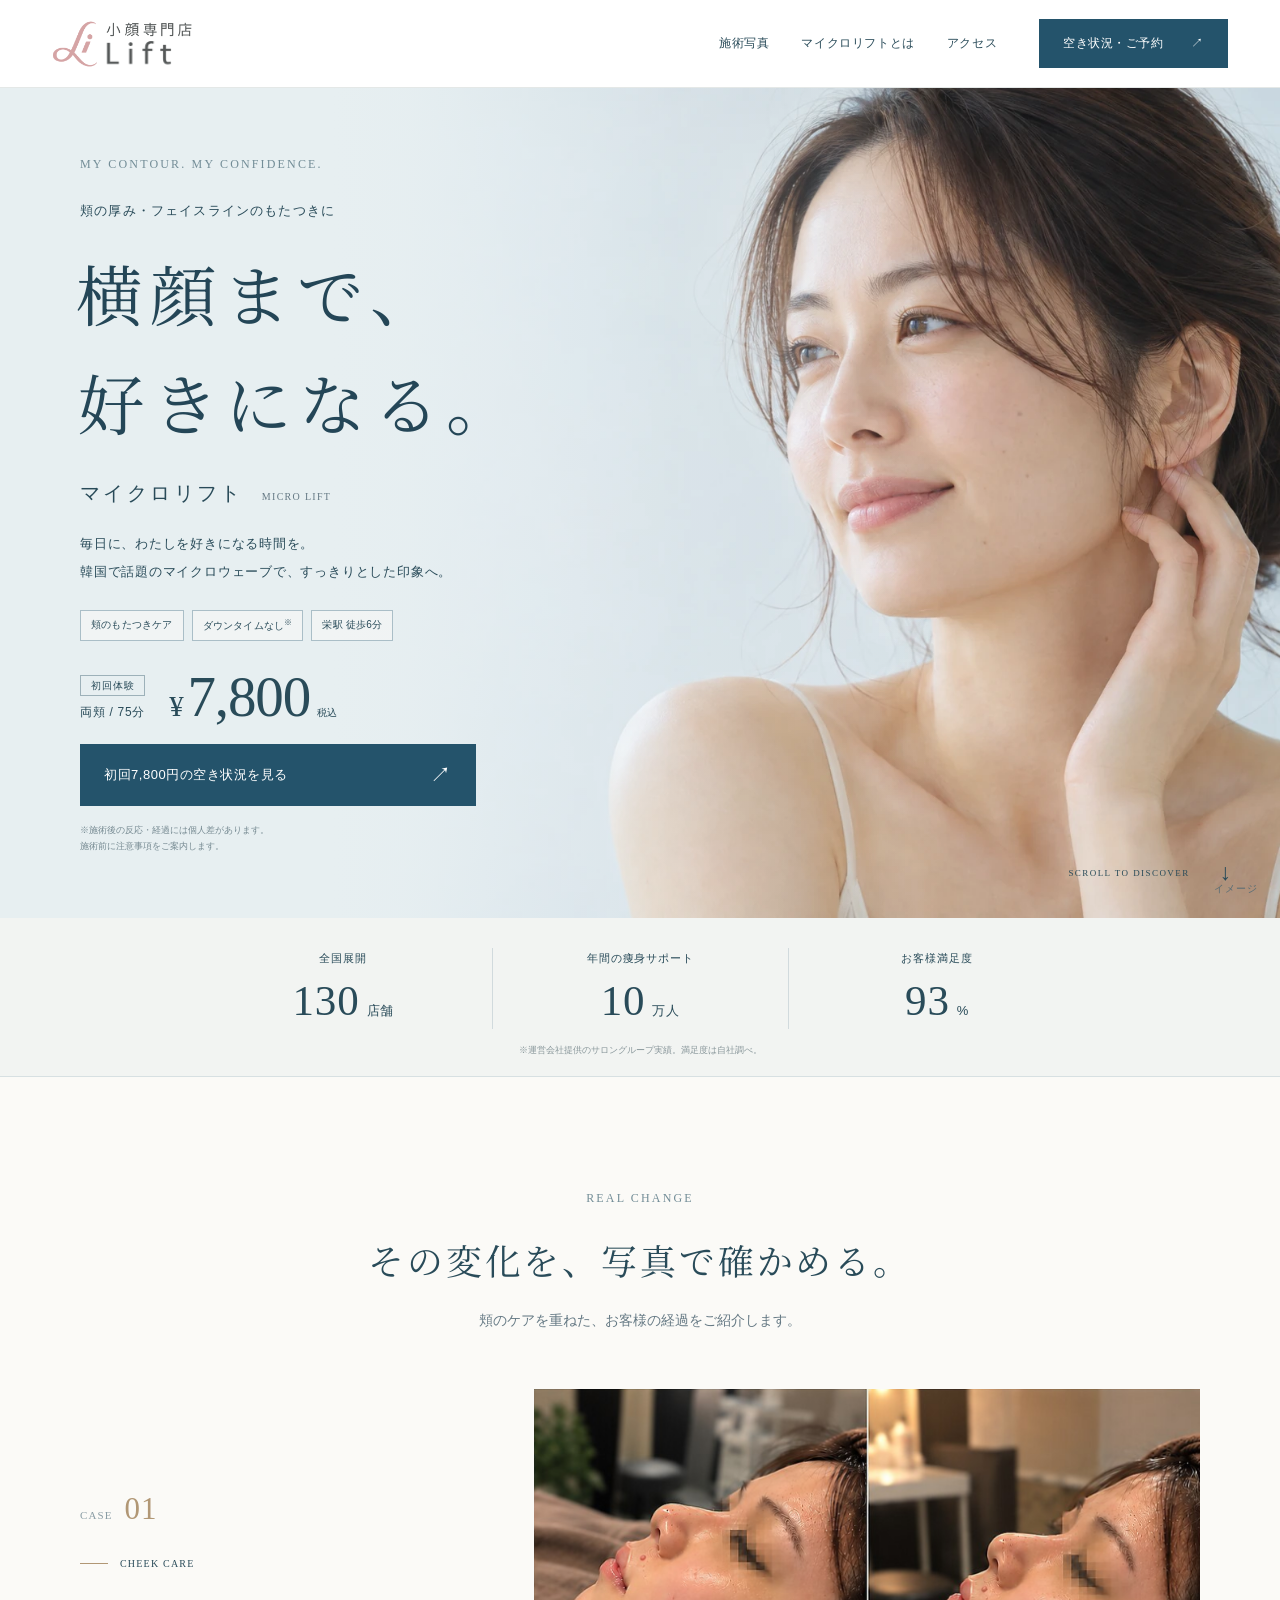
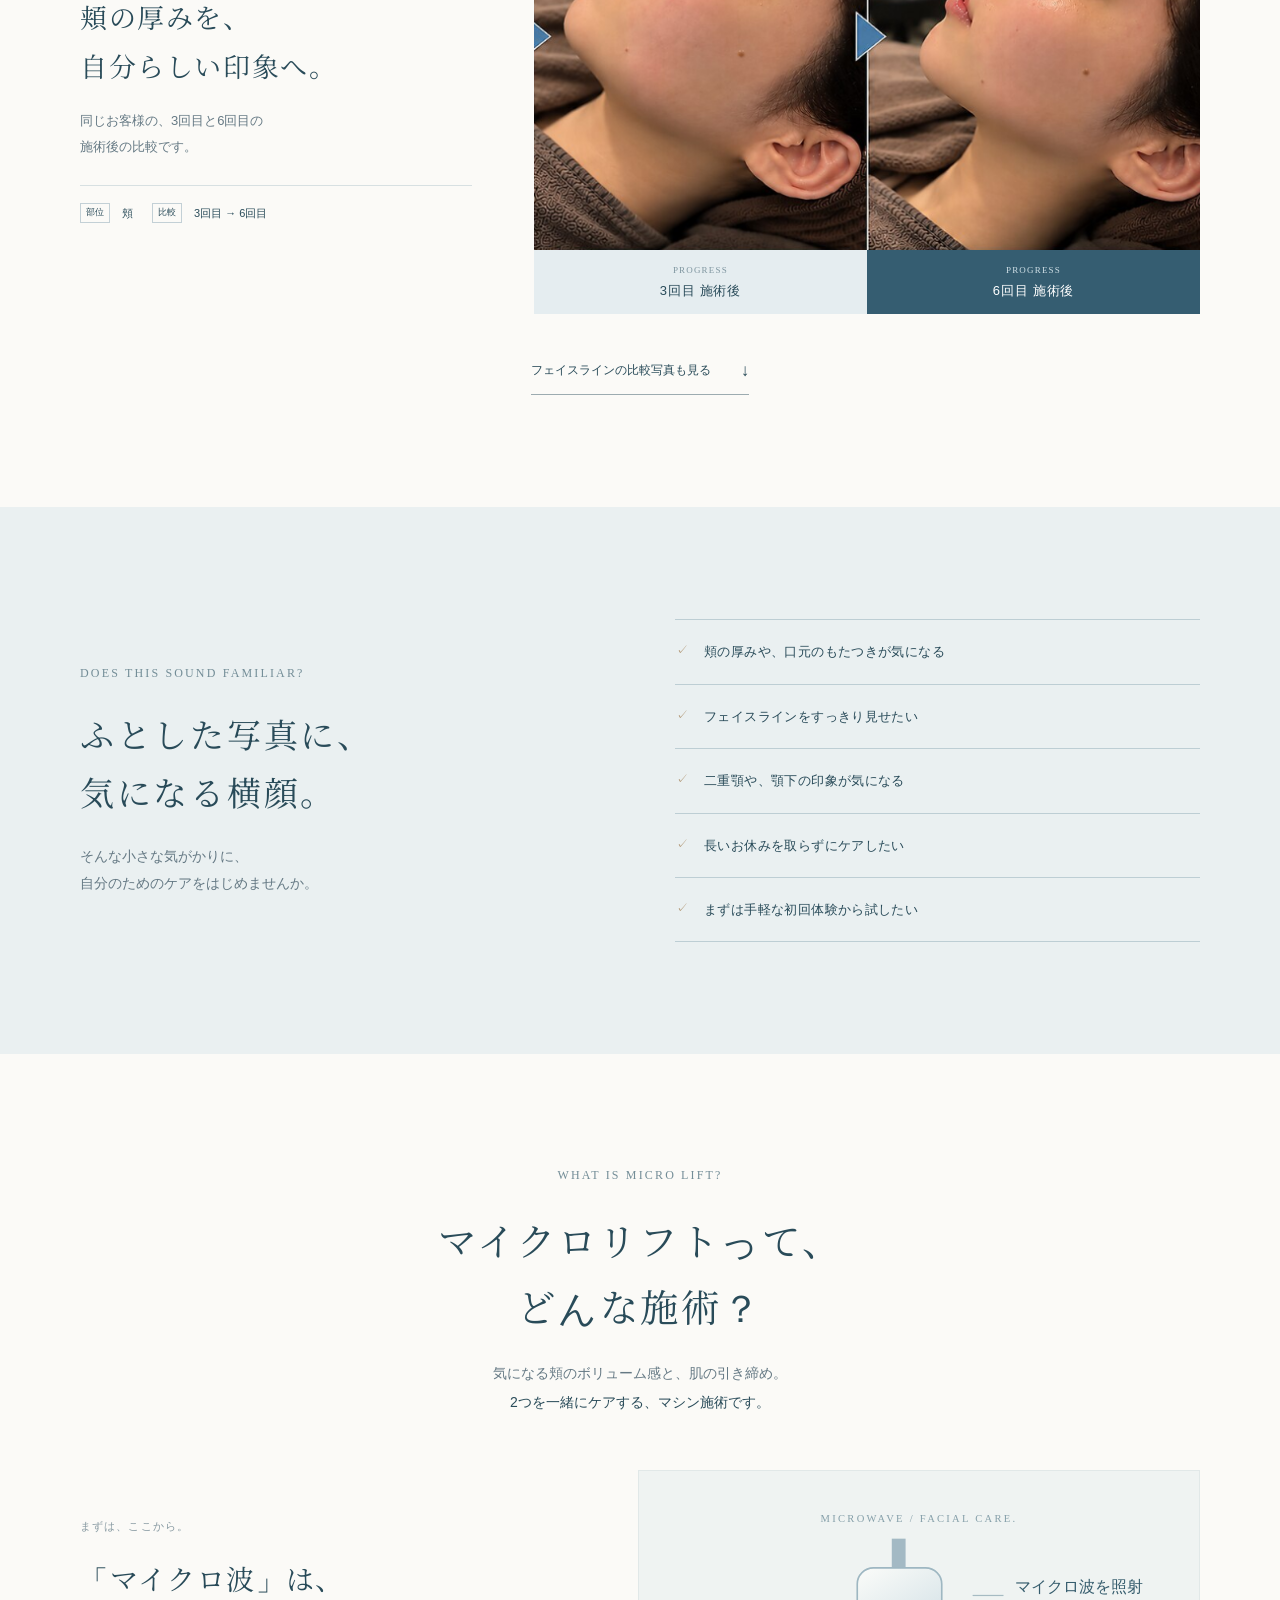
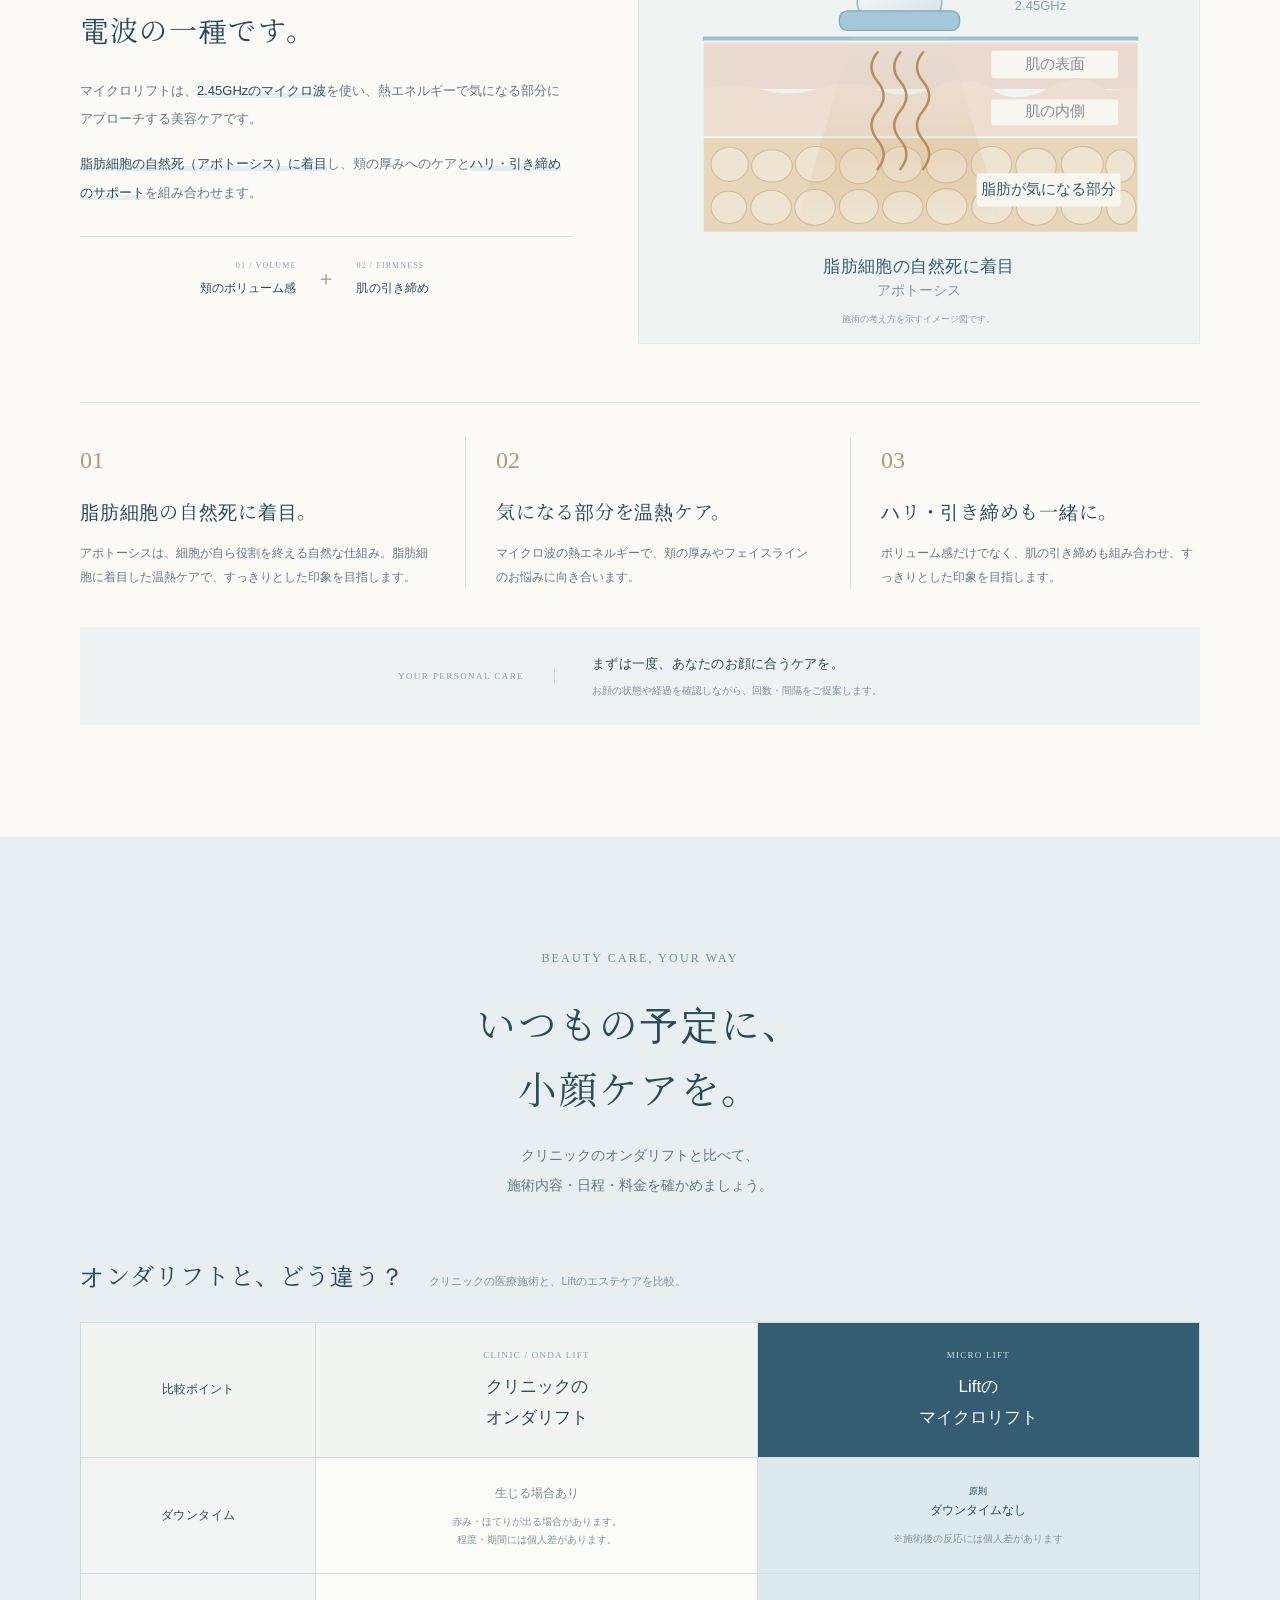
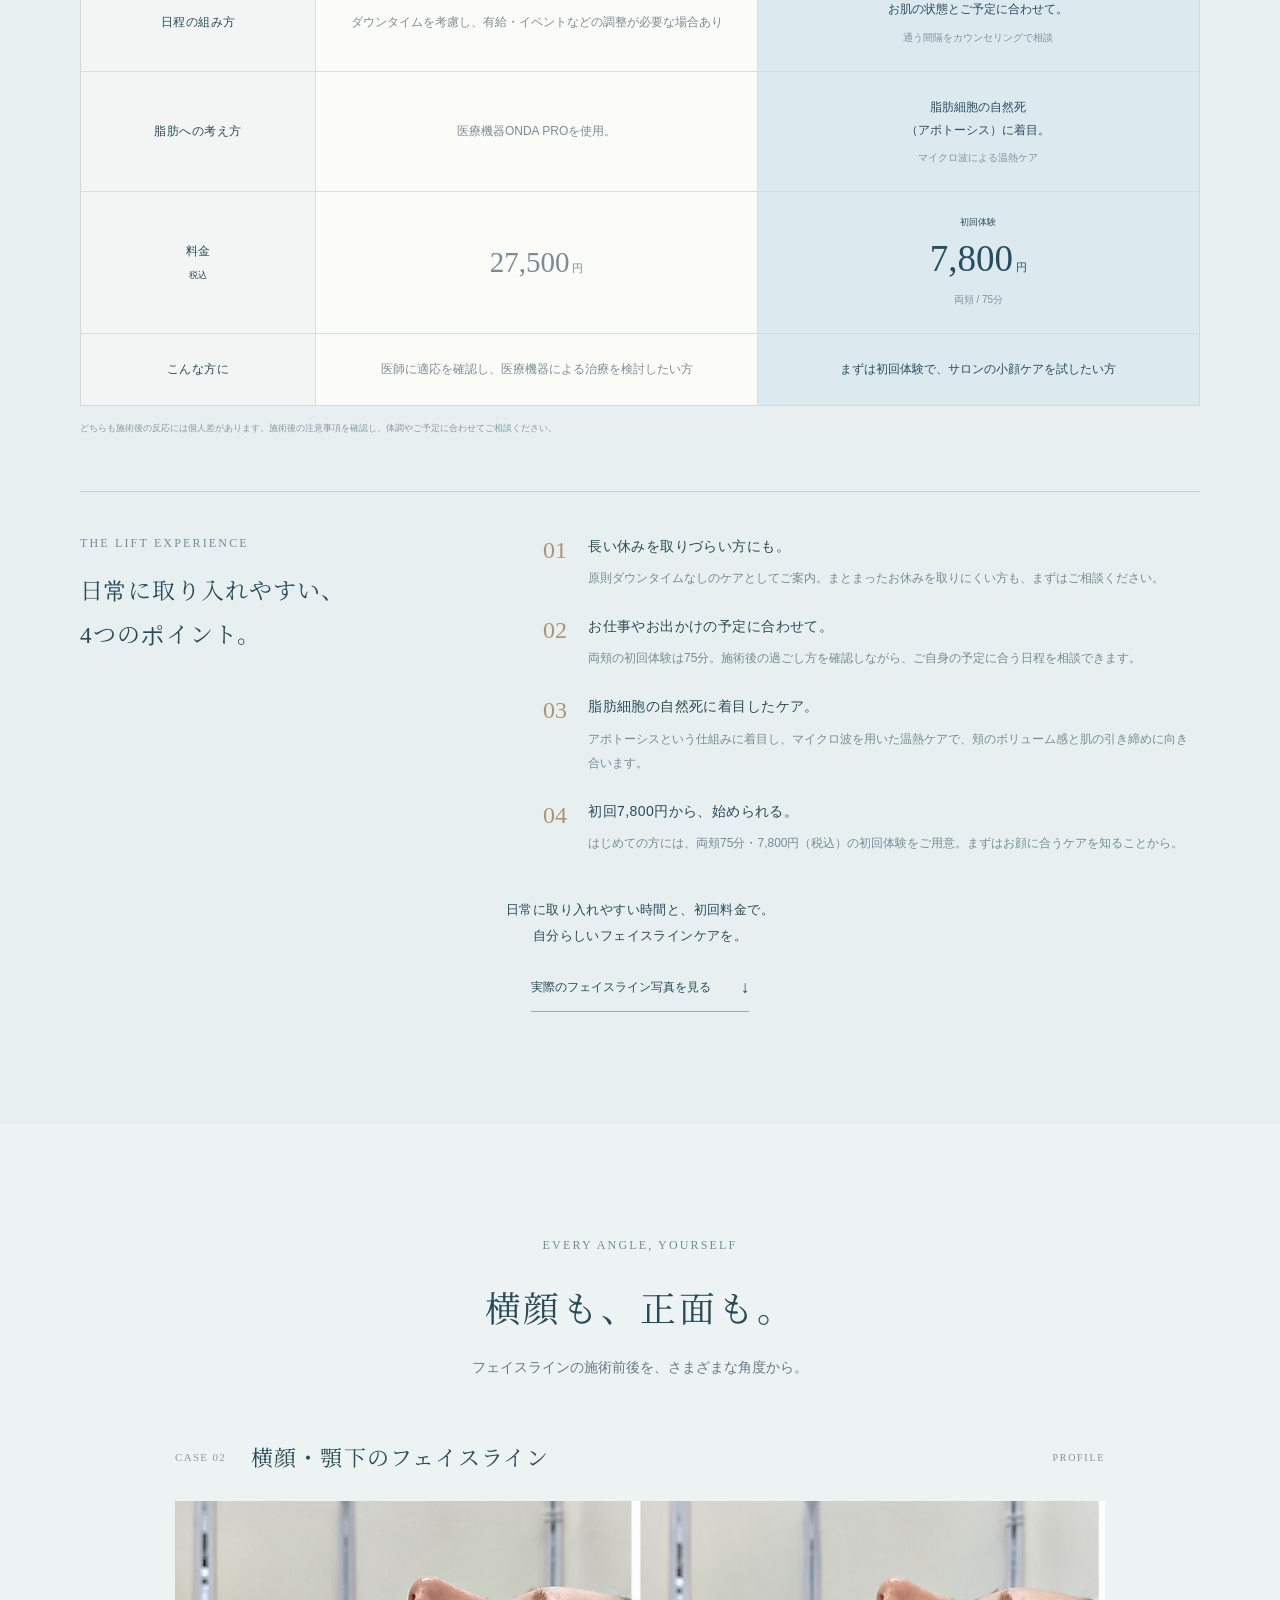
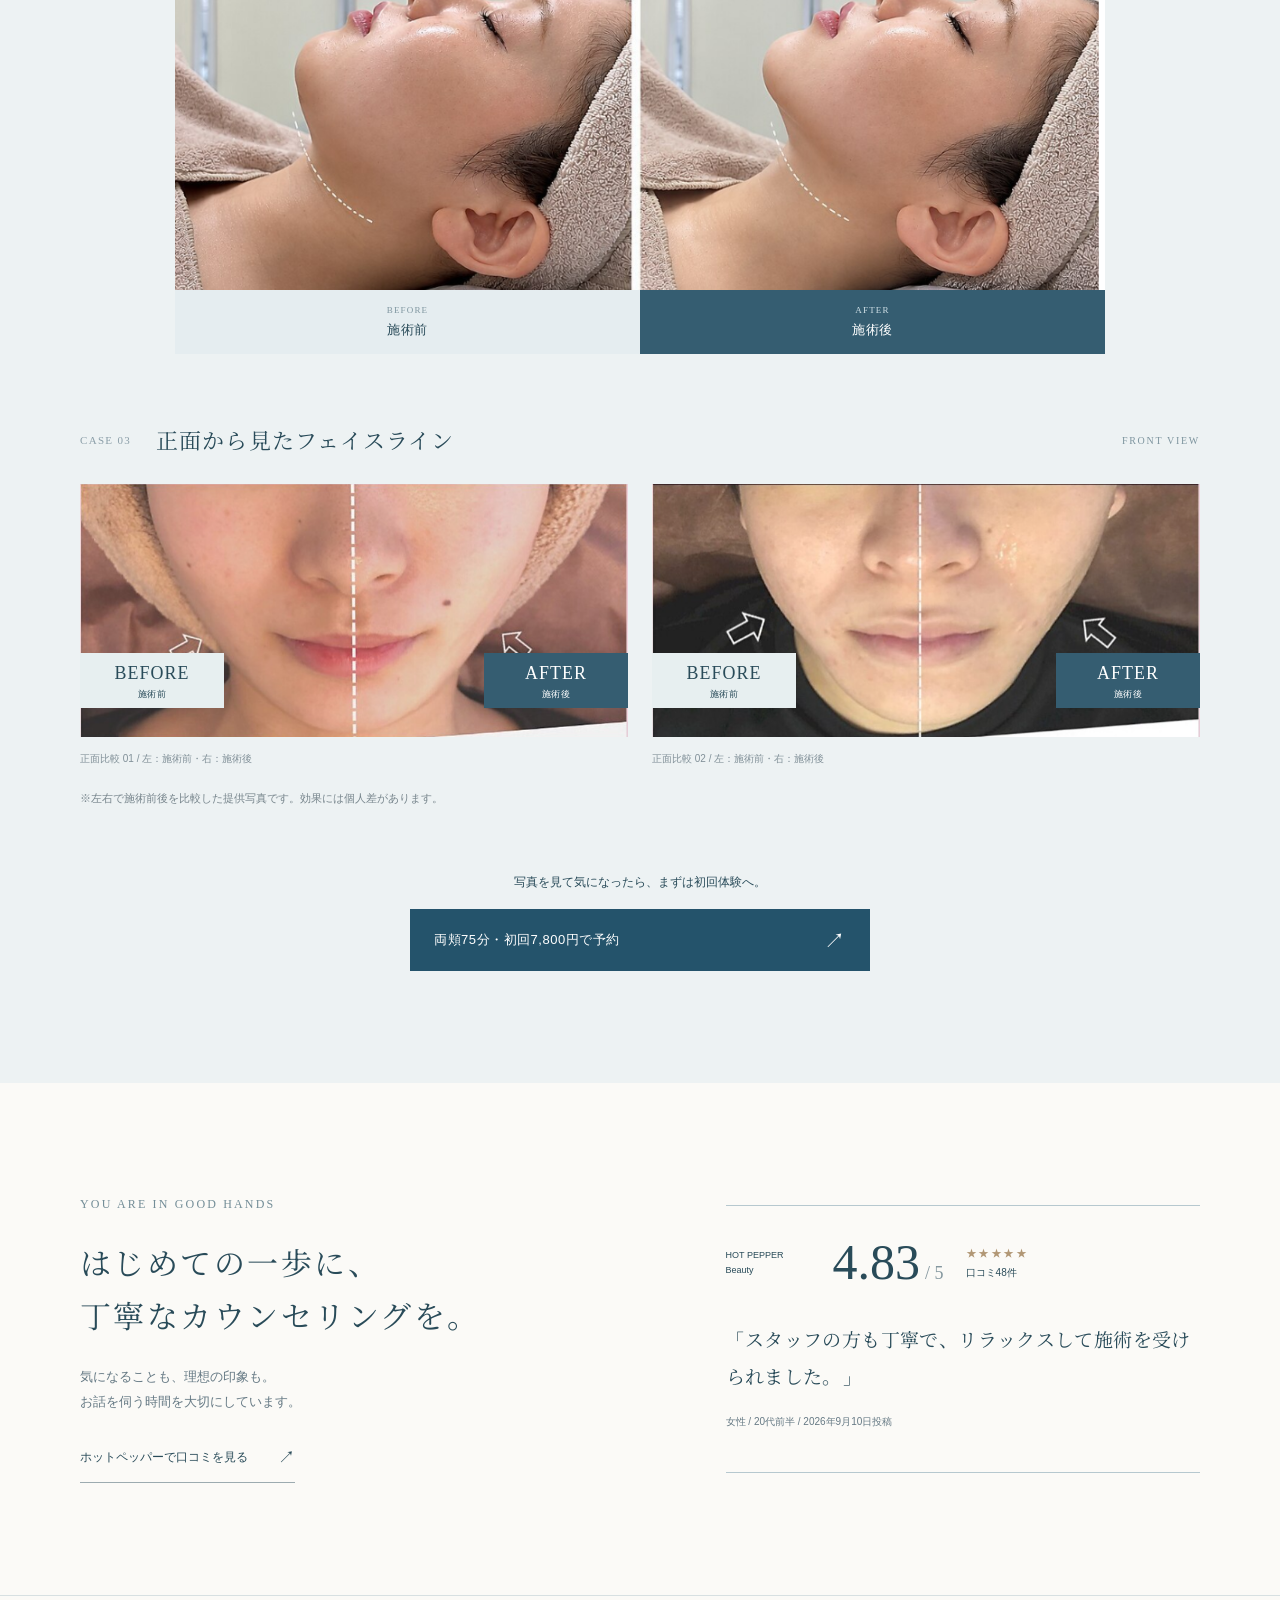
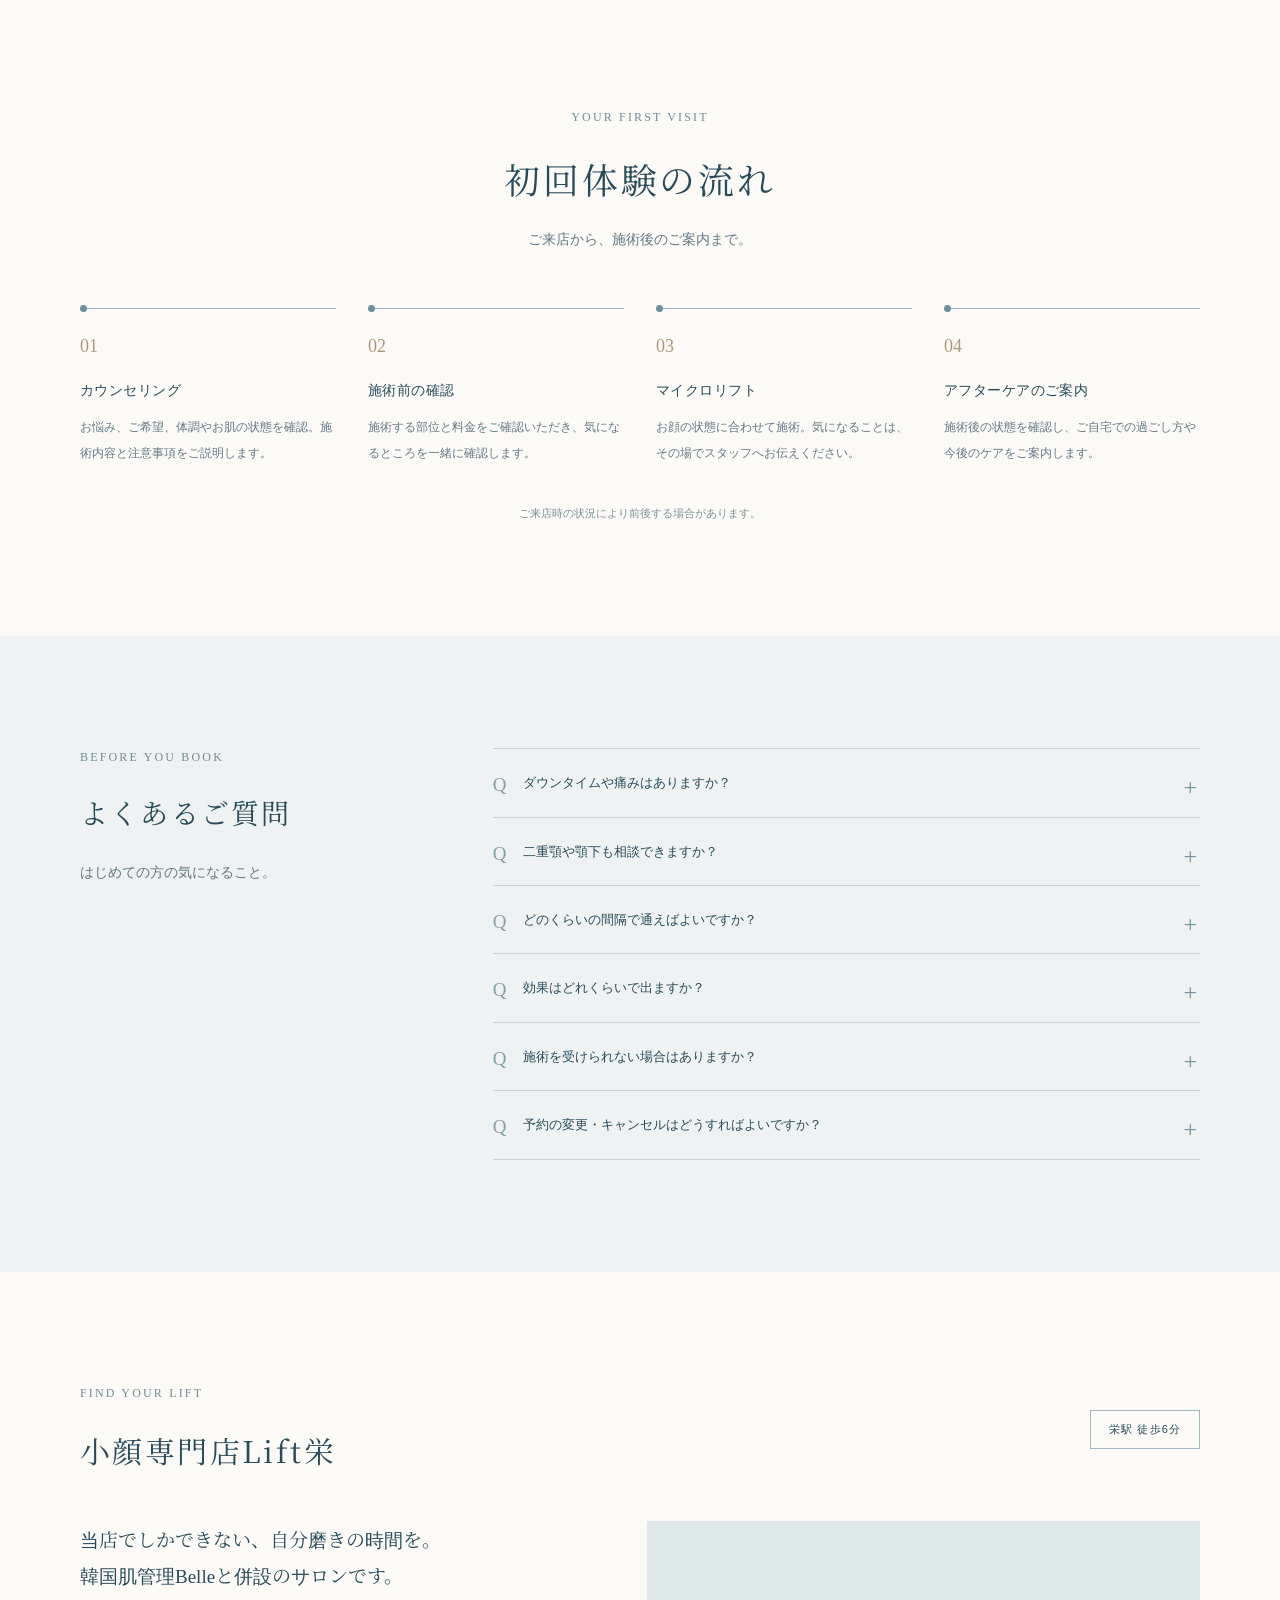
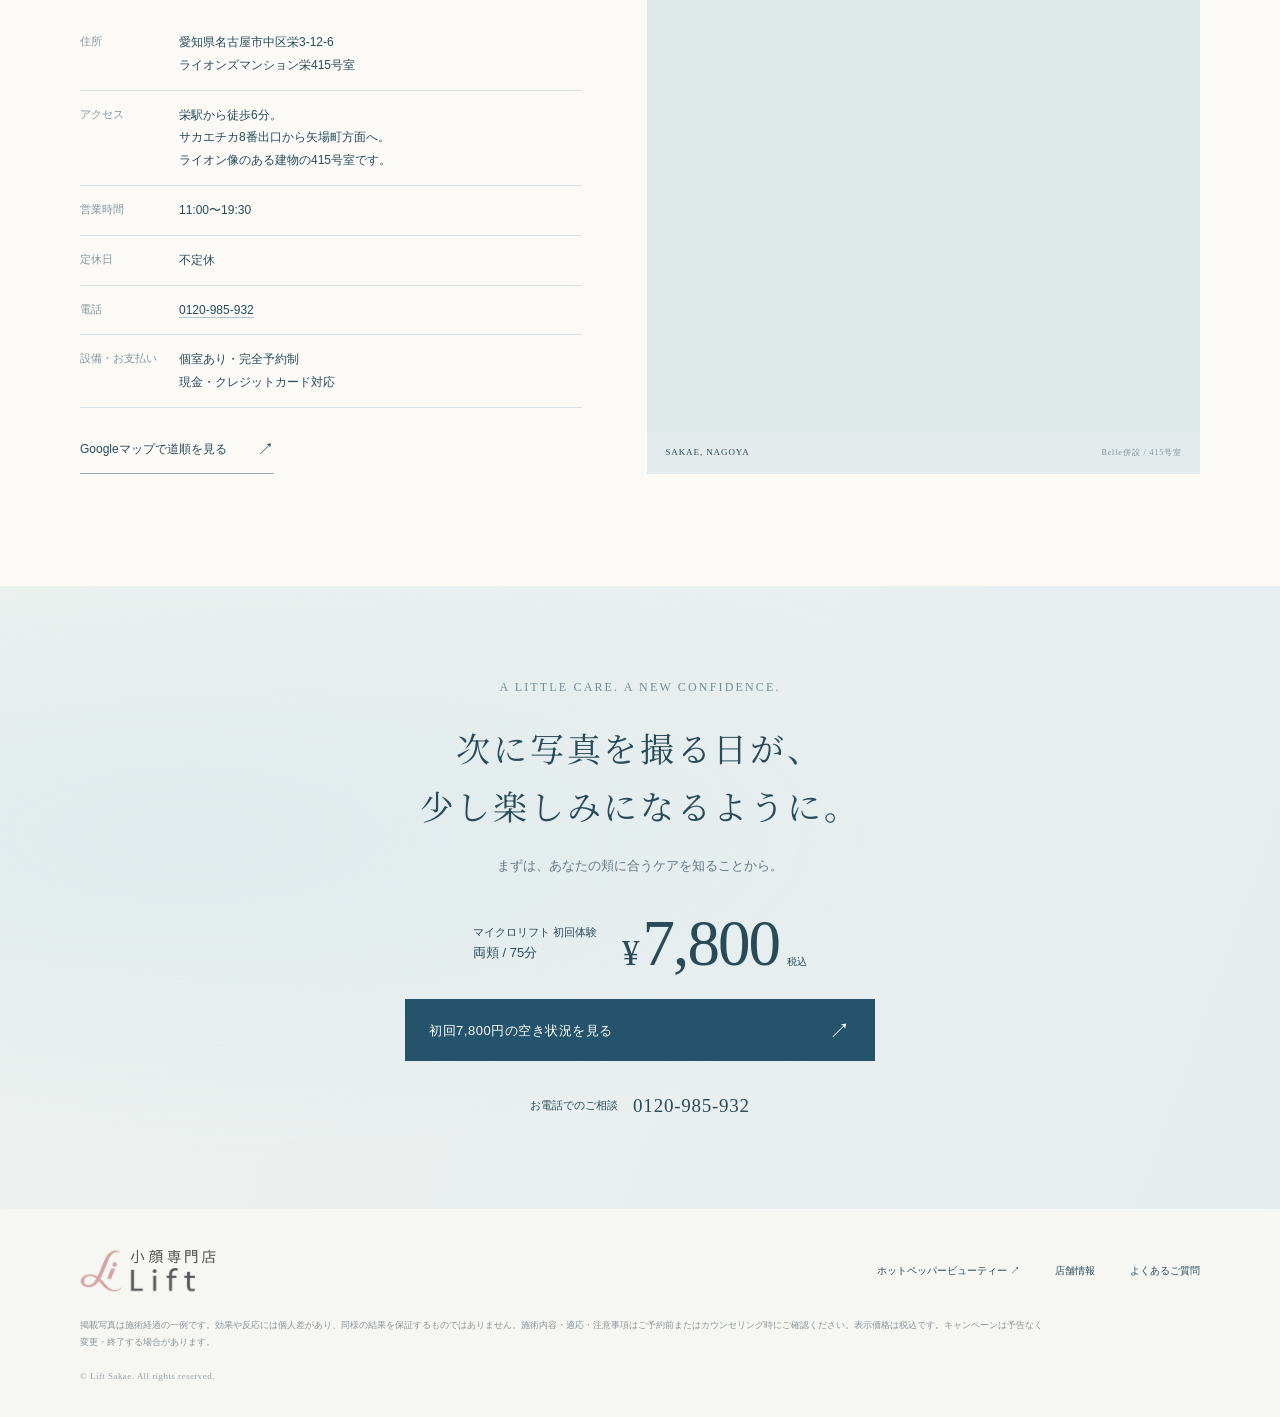
==== index.html @ 03abf1d7 "Publish Lift Sakae Micro Lift landing page" ====
<!doctype html>
<html lang="ja">
<head>
  <meta charset="utf-8">
  <meta name="viewport" content="width=device-width,initial-scale=1,viewport-fit=cover">
  <meta name="theme-color" content="#ffffff">
  <title>マイクロリフト｜頬・フェイスラインケア｜小顔専門店Lift栄</title>
  <meta name="description" content="頬の厚み、フェイスラインのもたつきに。小顔専門店Lift栄のマイクロリフト。両頬75分、初回7,800円（税込）。施術写真・初回の流れ・アクセスをご案内。栄駅徒歩6分、Belle併設。">
  <meta property="og:type" content="website">
  <meta property="og:title" content="横顔まで、好きになる。｜マイクロリフト 小顔専門店Lift栄">
  <meta property="og:description" content="頬の厚み・フェイスラインのもたつきに。両頬75分、初回7,800円（税込）。">
  <meta property="og:url" content="https://limeesute.github.io/lift-sakae-microlift/">
  <meta property="og:image" content="https://limeesute.github.io/lift-sakae-microlift/assets/hero.webp">
  <link rel="canonical" href="https://limeesute.github.io/lift-sakae-microlift/">
  <link rel="icon" href="assets/favicon.svg" type="image/svg+xml">
  <link rel="preload" as="image" href="assets/hero.webp" fetchpriority="high">
  <link rel="stylesheet" href="styles.css">
  <link rel="stylesheet" href="microlift-guide.css">
  <script src="analytics-config.js" defer></script>
  <script src="analytics.js" defer></script>
  <script src="app.js" defer></script>
</head>
<body>
  <a class="skip-link" href="#main">本文へスキップ</a>
  <header class="site-header">
    <a class="brand" href="#" aria-label="小顔専門店Lift トップ"><span class="brand-art" aria-hidden="true"><svg class="brand-symbol" viewBox="687 100 673 680" focusable="false"><image href="assets/lift-logo-source.png" x="0" y="0" width="2048" height="1243"/></svg><span class="brand-type"><svg class="brand-label" viewBox="96 930 1256 213" focusable="false"><image href="assets/lift-logo-source.png" x="0" y="0" width="2048" height="1243"/></svg><span class="brand-line"><svg class="brand-name" viewBox="1418 940 534 203" focusable="false"><image href="assets/lift-logo-source.png" x="0" y="0" width="2048" height="1243"/></svg></span></span></span></a>
    <nav class="desktop-nav" aria-label="メインナビゲーション">
      <a href="#results">施術写真</a><a href="#about">マイクロリフトとは</a><a href="#access">アクセス</a>
    </nav>
    <a class="header-book" data-booking data-position="header" href="https://beauty.hotpepper.jp/CSP/kr/reserve/?storeId=H000805569&amp;couponId=CP00000012568729&amp;add=2&amp;addMenu=0&amp;rootCd=10&amp;wak=KPCO100001_link_special_coupon" target="_blank" rel="noopener noreferrer">空き状況・ご予約<span aria-hidden="true">↗</span></a>
  </header>

  <main id="main">
    <section class="hero" aria-labelledby="hero-title">
      <div class="hero-picture"><img src="assets/hero.webp" alt="頬にそっと手を添える女性のイメージ" width="1536" height="1024" fetchpriority="high"><span class="image-note">イメージ</span></div>
      <div class="hero-content wrap">
        <p class="eyebrow">MY CONTOUR. MY CONFIDENCE.</p>
        <p class="hero-kicker">頬の厚み・フェイスラインのもたつきに</p>
        <h1 id="hero-title">横顔まで、<br><span>好きになる。</span></h1>
        <p class="hero-product">マイクロリフト<span>MICRO LIFT</span></p>
        <p class="hero-description">毎日に、わたしを好きになる時間を。<br>韓国で話題のマイクロウェーブで、<br class="only-mobile">すっきりとした印象へ。</p>
        <div class="hero-points"><span>頬のもたつきケア</span><span>ダウンタイムなし<sup>※</sup></span><span>栄駅 徒歩6分</span></div>
        <div class="hero-offer">
          <div class="hero-price"><div><span class="offer-tag">初回体験</span><span class="course-small">両頬 / 75分</span></div><p><small>¥</small>7,800<span>税込</span></p></div>
          <a class="button button-primary" data-booking data-position="hero" href="https://beauty.hotpepper.jp/CSP/kr/reserve/?storeId=H000805569&amp;couponId=CP00000012568729&amp;add=2&amp;addMenu=0&amp;rootCd=10&amp;wak=KPCO100001_link_special_coupon" target="_blank" rel="noopener noreferrer">初回7,800円の空き状況を見る<span class="arrow" aria-hidden="true">↗</span></a>
        </div>
        <p class="hero-note">※施術後の反応・経過には個人差があります。<br>施術前に注意事項をご案内します。</p>
      </div>
      <a class="hero-scroll" href="#results"><span>SCROLL TO DISCOVER</span><span aria-hidden="true">↓</span></a>
    </section>

    <div class="trust-strip" aria-label="サロングループの実績">
      <div class="wrap trust-inner">
        <div><p>全国展開</p><strong>130<span>店舗</span></strong></div>
        <div><p>年間の痩身サポート</p><strong>10<span>万人</span></strong></div>
        <div><p>お客様満足度</p><strong>93<span>%</span></strong></div>
      </div>
      <p class="trust-note">※運営会社提供のサロングループ実績。満足度は自社調べ。</p>
    </div>

    <section class="section results-intro" id="results" aria-labelledby="results-title">
      <div class="wrap">
        <div class="section-title"><p class="eyebrow">REAL CHANGE</p><h2 id="results-title">その変化を、<br class="only-mobile">写真で確かめる。</h2><p>頬のケアを重ねた、お客様の経過をご紹介します。</p></div>
        <div class="cheek-layout">
          <div class="case-side"><p class="case-index">CASE <span>01</span></p><p class="vertical-rule">CHEEK CARE</p><h3>頬の厚みを、<br>自分らしい印象へ。</h3><p>同じお客様の、3回目と6回目の<br>施術後の比較です。</p><div class="case-key"><span>部位</span>頬<span>比較</span>3回目 → 6回目</div></div>
          <figure class="case-figure cheek-case">
            <div class="cheek-photo"><img src="assets/case-cheek-original.png" alt="頬の施術経過。同じお客様の左が3回目、右が6回目の施術後。目元にはモザイクがあります。" width="676" height="523" loading="lazy"></div>
            <div class="comparison-labels"><span><small>PROGRESS</small>3回目 施術後</span><span><small>PROGRESS</small>6回目 施術後</span></div>
          </figure>
        </div>
        <a class="text-link" href="#more-results">フェイスラインの比較写真も見る<span aria-hidden="true">↓</span></a>
      </div>
    </section>

    <section class="concerns section" aria-labelledby="concerns-title">
      <div class="wrap concerns-inner">
        <div><p class="eyebrow">DOES THIS SOUND FAMILIAR?</p><h2 id="concerns-title">ふとした写真に、<br>気になる横顔。</h2><p class="body-muted">そんな小さな気がかりに、<br>自分のためのケアをはじめませんか。</p></div>
        <ul class="concern-list"><li>頬の厚みや、口元のもたつきが気になる</li><li>フェイスラインをすっきり見せたい</li><li>二重顎や、顎下の印象が気になる</li><li>長いお休みを取らずにケアしたい</li><li>まずは手軽な初回体験から試したい</li></ul>
      </div>
    </section>

    <section class="section about guide-section" id="about" aria-labelledby="about-title">
      <div class="wrap">
        <div class="guide-heading"><p class="eyebrow">WHAT IS MICRO LIFT?</p><h2 id="about-title">マイクロリフトって、<br>どんな施術？</h2><p>気になる頬のボリューム感と、肌の引き締め。<br><strong>2つを一緒にケアする、マシン施術です。</strong></p></div>
        <div class="guide-overview">
          <div class="guide-copy"><p class="guide-small-title">まずは、ここから。</p><h3>「マイクロ波」は、<br>電波の一種です。</h3><p>マイクロリフトは、<strong>2.45GHzのマイクロ波</strong>を使い、熱エネルギーで気になる部分にアプローチする美容ケアです。</p><p><strong>脂肪細胞の自然死（アポトーシス）に着目</strong>し、頬の厚みへのケアと<strong>ハリ・引き締めのサポート</strong>を組み合わせます。</p><div class="guide-two-goals"><span><small>01 / VOLUME</small>頬のボリューム感</span><span class="guide-plus" aria-hidden="true">＋</span><span><small>02 / FIRMNESS</small>肌の引き締め</span></div></div>
          <figure class="guide-diagram"><img src="assets/microlift-mechanism.svg" alt="マイクロリフトの考え方を示すイメージ。マイクロ波を照射し、脂肪細胞に着目した温熱ケアを行います。" width="640" height="510" loading="lazy"><figcaption>施術の考え方を示すイメージ図です。</figcaption></figure>
        </div>
        <div class="guide-points" aria-label="施術の3つのポイント">
          <article><span>01</span><h3>脂肪細胞の自然死に着目。</h3><p>アポトーシスは、細胞が自ら役割を終える自然な仕組み。脂肪細胞に着目した温熱ケアで、すっきりとした印象を目指します。</p></article>
          <article><span>02</span><h3>気になる部分を温熱ケア。</h3><p>マイクロ波の熱エネルギーで、頬の厚みやフェイスラインのお悩みに向き合います。</p></article>
          <article><span>03</span><h3>ハリ・引き締めも一緒に。</h3><p>ボリューム感だけでなく、肌の引き締めも組み合わせ、すっきりとした印象を目指します。</p></article>
        </div>
        <div class="guide-consult"><span>YOUR PERSONAL CARE</span><p>まずは一度、あなたのお顔に合うケアを。<small>お顔の状態や経過を確認しながら、回数・間隔をご提案します。</small></p></div>
      </div>
    </section>

    <section class="section compare-section" id="comparison" aria-labelledby="comparison-title">
      <div class="wrap">
        <div class="guide-heading"><p class="eyebrow">BEAUTY CARE, YOUR WAY</p><h2 id="comparison-title">いつもの予定に、<br>小顔ケアを。</h2><p>クリニックのオンダリフトと比べて、<br>施術内容・日程・料金を確かめましょう。</p></div>
        <div class="compare-table-heading"><h3>オンダリフトと、どう違う？</h3><p>クリニックの医療施術と、Liftのエステケアを比較。</p></div>
        <div class="compare-table-wrap"><table class="care-comparison"><caption class="visually-hidden">クリニックのオンダリフトと、Liftのマイクロリフトの比較。</caption><colgroup><col class="compare-label-col"><col><col></colgroup><thead><tr><th scope="col">比較ポイント</th><th scope="col"><span>CLINIC / ONDA LIFT</span>クリニックの<br>オンダリフト</th><th scope="col" class="lift-column"><span>MICRO LIFT</span>Liftの<br>マイクロリフト</th></tr></thead><tbody>
          <tr><th scope="row">ダウンタイム</th><td><strong>生じる場合あり</strong><small>赤み・ほてりが出る場合があります。<br>程度・期間には個人差があります。</small></td><td class="lift-column"><strong><span class="downtime-qualifier">原則</span>ダウンタイムなし</strong><small>※施術後の反応には個人差があります</small></td></tr>
          <tr><th scope="row">日程の<br class="only-mobile">組み方</th><td>ダウンタイムを考慮し、有給・イベントなどの調整が必要な場合あり</td><td class="lift-column"><strong>お肌の状態とご予定に合わせて。</strong><small>通う間隔をカウンセリングで相談</small></td></tr>
          <tr><th scope="row">脂肪への<br class="only-mobile">考え方</th><td>医療機器ONDA PROを使用。</td><td class="lift-column"><strong>脂肪細胞の自然死<br>（アポトーシス）に着目。</strong><small>マイクロ波による温熱ケア</small></td></tr>
          <tr><th scope="row">料金<br><small>税込</small></th><td><span class="comparison-price">27,500<span>円</span></span></td><td class="lift-column"><span class="comparison-price lift-price"><small>初回体験</small>7,800<span>円</span></span><small>両頬 / 75分</small></td></tr>
          <tr><th scope="row">こんな方に</th><td>医師に適応を確認し、医療機器による治療を検討したい方</td><td class="lift-column"><strong>まずは初回体験で、サロンの小顔ケアを試したい方</strong></td></tr>
        </tbody></table></div>
        <p class="compare-note">どちらも施術後の反応には個人差があります。施術後の注意事項を確認し、体調やご予定に合わせてご相談ください。</p>
        <div class="lift-merits"><div class="merits-heading"><p class="eyebrow">THE LIFT EXPERIENCE</p><h3>日常に取り入れやすい、<br>4つのポイント。</h3></div><div class="merit-list">
          <article><span>01</span><div><h4>長い休みを取りづらい方にも。</h4><p>原則ダウンタイムなしのケアとしてご案内。まとまったお休みを取りにくい方も、まずはご相談ください。</p></div></article>
          <article><span>02</span><div><h4>お仕事やお出かけの予定に合わせて。</h4><p>両頬の初回体験は75分。施術後の過ごし方を確認しながら、ご自身の予定に合う日程を相談できます。</p></div></article>
          <article><span>03</span><div><h4>脂肪細胞の自然死に着目したケア。</h4><p>アポトーシスという仕組みに着目し、マイクロ波を用いた温熱ケアで、頬のボリューム感と肌の引き締めに向き合います。</p></div></article>
          <article><span>04</span><div><h4>初回7,800円から、始められる。</h4><p>はじめての方には、両頬75分・7,800円（税込）の初回体験をご用意。まずはお顔に合うケアを知ることから。</p></div></article>
        </div></div>
        <div class="compare-bottom"><p>日常に取り入れやすい時間と、初回料金で。<br><strong>自分らしいフェイスラインケアを。</strong></p><a class="text-link" href="#more-results">実際のフェイスライン写真を見る<span aria-hidden="true">↓</span></a></div>
      </div>
    </section>

    <section class="section more-results" id="more-results" aria-labelledby="more-results-title">
      <div class="wrap">
        <div class="section-title"><p class="eyebrow">EVERY ANGLE, YOURSELF</p><h2 id="more-results-title">横顔も、正面も。</h2><p>フェイスラインの施術前後を、さまざまな角度から。</p></div>
        <article class="profile-case">
          <div class="case-topline"><div><span>CASE 02</span><h3>横顔・顎下のフェイスライン</h3></div><span class="case-category">PROFILE</span></div>
          <figure class="case-figure">
            <div class="profile-photo"><img src="assets/case-profile-original.png" alt="フェイスラインの横顔比較。左が施術前、右が施術後。顎下と首まわりの様子。" width="1029" height="646" loading="lazy"></div>
            <div class="comparison-labels"><span><small>BEFORE</small>施術前</span><span><small>AFTER</small>施術後</span></div>
          </figure>
        </article>
        <article class="front-case">
          <div class="case-topline"><div><span>CASE 03</span><h3>正面から見たフェイスライン</h3></div><span class="case-category">FRONT VIEW</span></div>
          <div class="front-grid">
            <figure class="case-figure front-example"><div class="front-photo front-one"><img src="assets/case-front-original.png" alt="正面から見たフェイスライン比較の1例目。写真の左半分が施術前、右半分が施術後。" width="730" height="693" loading="lazy"><span class="photo-relabel before">BEFORE<span>施術前</span></span><span class="photo-relabel after">AFTER<span>施術後</span></span></div><figcaption>正面比較 01 / 左：施術前・右：施術後</figcaption></figure>
            <figure class="case-figure front-example"><div class="front-photo front-two"><img src="assets/case-front-original.png" alt="正面から見たフェイスライン比較の2例目。写真の左半分が施術前、右半分が施術後。" width="730" height="693" loading="lazy"><span class="photo-relabel before">BEFORE<span>施術前</span></span><span class="photo-relabel after">AFTER<span>施術後</span></span></div><figcaption>正面比較 02 / 左：施術前・右：施術後</figcaption></figure>
          </div>
          <p class="small-note">※左右で施術前後を比較した提供写真です。効果には個人差があります。</p>
        </article>
        <div class="results-cta"><p>写真を見て気になったら、まずは初回体験へ。</p><a class="button button-primary" data-booking data-position="cases" href="https://beauty.hotpepper.jp/CSP/kr/reserve/?storeId=H000805569&amp;couponId=CP00000012568729&amp;add=2&amp;addMenu=0&amp;rootCd=10&amp;wak=KPCO100001_link_special_coupon" target="_blank" rel="noopener noreferrer">両頬75分・初回7,800円で予約<span class="arrow" aria-hidden="true">↗</span></a></div>
      </div>
    </section>

    <section class="section welcome" aria-labelledby="welcome-title">
      <div class="wrap welcome-layout">
        <div class="welcome-title"><p class="eyebrow">YOU ARE IN GOOD HANDS</p><h2 id="welcome-title">はじめての一歩に、<br>丁寧なカウンセリングを。</h2><p>気になることも、理想の印象も。<br>お話を伺う時間を大切にしています。</p><a class="text-link" href="https://beauty.hotpepper.jp/kr/slnH000805569/review/" target="_blank" rel="noopener noreferrer">ホットペッパーで口コミを見る<span aria-hidden="true">↗</span></a></div>
        <div class="review"><div class="review-rating"><span>HOT PEPPER Beauty</span><strong>4.83<small>/ 5</small></strong><div><span class="stars" aria-label="5点満点中4.83点">★★★★★</span><span>口コミ48件</span></div></div><blockquote>「スタッフの方も丁寧で、リラックスして施術を受けられました。」</blockquote><p class="review-author">女性 / 20代前半 / 2026年9月10日投稿</p></div>
      </div>
    </section>

    <section class="section flow" aria-labelledby="flow-title">
      <div class="wrap"><div class="section-title"><p class="eyebrow">YOUR FIRST VISIT</p><h2 id="flow-title">初回体験の流れ</h2><p>ご来店から、施術後のご案内まで。</p></div>
        <ol class="flow-list"><li><span>01</span><h3>カウンセリング</h3><p>お悩み、ご希望、体調やお肌の状態を確認。施術内容と注意事項をご説明します。</p></li><li><span>02</span><h3>施術前の確認</h3><p>施術する部位と料金をご確認いただき、気になるところを一緒に確認します。</p></li><li><span>03</span><h3>マイクロリフト</h3><p>お顔の状態に合わせて施術。気になることは、その場でスタッフへお伝えください。</p></li><li><span>04</span><h3>アフターケアのご案内</h3><p>施術後の状態を確認し、ご自宅での過ごし方や今後のケアをご案内します。</p></li></ol>
        <p class="flow-note">ご来店時の状況により前後する場合があります。</p>
      </div>
    </section>

    <section class="section faq" id="faq" aria-labelledby="faq-title">
      <div class="wrap faq-layout"><div><p class="eyebrow">BEFORE YOU BOOK</p><h2 id="faq-title">よくあるご質問</h2><p class="body-muted">はじめての方の気になること。</p></div><div class="faq-items">
        <details><summary>ダウンタイムや痛みはありますか？</summary><p>ダウンタイムなしの施術としてご案内していますが、刺激の感じ方や施術後の反応には個人差があります。お肌や体調の状態を確認し、施術前に注意点をご説明します。ご心配なことや直後のご予定がある場合は、事前にご相談ください。</p></details>
        <details><summary>二重顎や顎下も相談できますか？</summary><p>はい。顎下やフェイスラインのお悩みもカウンセリングでご相談いただけます。両頬7,800円コースと施術範囲が異なるため、ご希望の部位に合うメニューと料金をご案内します。</p></details>
        <details><summary>どのくらいの間隔で通えばよいですか？</summary><p>推奨する回数・間隔は、お顔の状態や施術部位、ご希望によって異なります。初回のカウンセリングで、無理のないケアの進め方をご相談ください。</p></details>
        <details><summary>効果はどれくらいで出ますか？</summary><p>変化の見え方や経過には個人差がありますが1回から数回でご実感いただけます。</p></details>
        <details><summary>施術を受けられない場合はありますか？</summary><p>妊娠中・授乳中の方、治療中の方、体内に医療機器や金属等がある方、ほかの美容施術を受けた方などは、ご予約前にご相談ください。機器の使用条件や体調、お肌の状態により、施術をお受けいただけない場合があります。</p></details>
        <details><summary>予約の変更・キャンセルはどうすればよいですか？</summary><p>ホットペッパービューティーの予約確認画面からお手続きいただくか、店舗へお電話ください。変更可能な期限やキャンセル条件は、ご予約時の案内をご確認ください。</p></details>
      </div></div>
    </section>

    <section class="section access" id="access" aria-labelledby="access-title"><div class="wrap">
      <div class="access-heading"><div><p class="eyebrow">FIND YOUR LIFT</p><h2 id="access-title">小顔専門店Lift栄</h2></div><span class="access-badge">栄駅 徒歩6分</span></div>
      <div class="access-layout"><div class="salon-information"><p class="salon-intro">当店でしかできない、自分磨きの時間を。<br>韓国肌管理Belleと併設のサロンです。</p><dl><div><dt>住所</dt><dd>愛知県名古屋市中区栄3-12-6<br>ライオンズマンション栄415号室</dd></div><div><dt>アクセス</dt><dd>栄駅から徒歩6分。<br>サカエチカ8番出口から矢場町方面へ。<br>ライオン像のある建物の415号室です。</dd></div><div><dt>営業時間</dt><dd>11:00〜19:30</dd></div><div><dt>定休日</dt><dd>不定休</dd></div><div><dt>電話</dt><dd><a href="tel:0120985932">0120-985-932</a></dd></div><div><dt>設備・お支払い</dt><dd>個室あり・完全予約制<br>現金・クレジットカード対応</dd></div></dl><a class="text-link" href="https://www.google.com/maps/search/?api=1&query=%E6%84%9B%E7%9F%A5%E7%9C%8C%E5%90%8D%E5%8F%A4%E5%B1%8B%E5%B8%82%E4%B8%AD%E5%8C%BA%E6%A0%843-12-6%20%E3%83%A9%E3%82%A4%E3%82%AA%E3%83%B3%E3%82%BA%E3%83%9E%E3%83%B3%E3%82%B7%E3%83%A7%E3%83%B3%E6%A0%84" target="_blank" rel="noopener noreferrer">Googleマップで道順を見る<span aria-hidden="true">↗</span></a></div>
      <div class="map-wrap"><iframe title="小顔専門店Lift栄周辺の地図" src="https://maps.google.com/maps?q=%E6%84%9B%E7%9F%A5%E7%9C%8C%E5%90%8D%E5%8F%A4%E5%B1%8B%E5%B8%82%E4%B8%AD%E5%8C%BA%E6%A0%843-12-6&z=17&output=embed" width="600" height="520" style="border:0" loading="lazy" referrerpolicy="strict-origin-when-cross-origin" allowfullscreen></iframe><div class="map-caption">SAKAE, NAGOYA<span>Belle併設 / 415号室</span></div></div></div>
    </div></section>

    <section class="final-offer" id="reserve" aria-labelledby="reserve-title"><div class="wrap final-inner"><p class="eyebrow">A LITTLE CARE. A NEW CONFIDENCE.</p><h2 id="reserve-title">次に写真を撮る日が、<br>少し楽しみになるように。</h2><p class="final-description">まずは、あなたの頬に合うケアを知ることから。</p><div class="final-price"><span>マイクロリフト 初回体験<br><b>両頬 / 75分</b></span><strong><small>¥</small>7,800</strong><span class="tax">税込</span></div><a class="button button-primary" data-booking data-position="final" href="https://beauty.hotpepper.jp/CSP/kr/reserve/?storeId=H000805569&amp;couponId=CP00000012568729&amp;add=2&amp;addMenu=0&amp;rootCd=10&amp;wak=KPCO100001_link_special_coupon" target="_blank" rel="noopener noreferrer">初回7,800円の空き状況を見る<span class="arrow" aria-hidden="true">↗</span></a><a class="final-phone" href="tel:0120985932">お電話でのご相談 <span>0120-985-932</span></a></div></section>
  </main>

  <footer class="site-footer"><div class="wrap"><div class="footer-top"><a class="brand" href="#" aria-label="小顔専門店Lift トップ"><span class="brand-art" aria-hidden="true"><svg class="brand-symbol" viewBox="687 100 673 680" focusable="false"><image href="assets/lift-logo-source.png" x="0" y="0" width="2048" height="1243"/></svg><span class="brand-type"><svg class="brand-label" viewBox="96 930 1256 213" focusable="false"><image href="assets/lift-logo-source.png" x="0" y="0" width="2048" height="1243"/></svg><span class="brand-line"><svg class="brand-name" viewBox="1418 940 534 203" focusable="false"><image href="assets/lift-logo-source.png" x="0" y="0" width="2048" height="1243"/></svg></span></span></span></a><a href="https://beauty.hotpepper.jp/kr/slnH000805569/" target="_blank" rel="noopener noreferrer">ホットペッパービューティー ↗</a><a href="#access">店舗情報</a><a href="#faq">よくあるご質問</a></div><p class="footer-notes">掲載写真は施術経過の一例です。効果や反応には個人差があり、同様の結果を保証するものではありません。施術内容・適応・注意事項はご予約前またはカウンセリング時にご確認ください。表示価格は税込です。キャンペーンは予告なく変更・終了する場合があります。</p><p class="footer-notes" id="analytics-notice" hidden>アクセス解析にはGoogle Analytics 4を利用し、Cookie等を通じて閲覧状況や予約ボタンのクリックを計測します。氏名・メールアドレス・電話番号を計測イベントに含めて送信することはありません。<a href="https://policies.google.com/technologies/partner-sites?hl=ja" target="_blank" rel="noopener noreferrer">Googleによるデータの取り扱いについて ↗</a></p><p class="copyright">© Lift Sakae. All rights reserved.</p></div></footer>

  <div class="sticky-reserve" aria-label="初回体験のご予約"><div class="sticky-price"><span>初回 / 両頬75分</span><strong>¥7,800<small>税込</small></strong></div><a class="button button-primary" data-booking data-position="sticky" href="https://beauty.hotpepper.jp/CSP/kr/reserve/?storeId=H000805569&amp;couponId=CP00000012568729&amp;add=2&amp;addMenu=0&amp;rootCd=10&amp;wak=KPCO100001_link_special_coupon" target="_blank" rel="noopener noreferrer">空き状況・予約<span aria-hidden="true">↗</span></a></div>
</body>
</html>
---- styles.css ----
@font-face{font-family:LiftSerif;src:url('assets/serif.woff2') format('woff2');font-style:normal;font-weight:400 700;font-display:swap}
:root{--ink:#294b59;--ink-dark:#1b3d4d;--muted:#657984;--blue:#24536b;--blue-light:#e8f0f3;--paper:#fbfaf7;--line:#d7e0e2;--gold:#b19775;--serif:LiftSerif,'Noto Serif JP','Yu Mincho','Hiragino Mincho ProN',serif;--sans:'Noto Sans JP','Hiragino Kaku Gothic ProN','Yu Gothic',Meiryo,sans-serif}
*{box-sizing:border-box}html{scroll-behavior:smooth;scroll-padding-top:100px}body{margin:0;background:var(--paper);color:var(--ink);font-family:var(--sans);font-size:15px;line-height:1.95;-webkit-font-smoothing:antialiased}a{color:inherit;text-decoration:none}button,a,summary{-webkit-tap-highlight-color:transparent}a:focus-visible,summary:focus-visible{outline:3px solid var(--gold);outline-offset:5px}img{max-width:100%;height:auto;display:block}p,h1,h2,h3,figure,blockquote{margin:0}h1,h2,h3{font-weight:400}ul,ol{margin:0;padding:0;list-style:none}::selection{background:#b8d2df;color:var(--ink-dark)}.wrap{width:min(1120px,calc(100% - 96px));margin-inline:auto}.section{padding:112px 0}.eyebrow{font-family:Georgia,serif;font-size:12px;letter-spacing:.18em;line-height:1.6;color:#738d97;margin-bottom:22px}h2{font-family:var(--serif);font-size:clamp(27px,2.8vw,39px);line-height:1.7;letter-spacing:.08em}.section-title{text-align:center;margin-bottom:55px}.section-title h2{margin-bottom:16px}.section-title>p:last-child{font-size:14px;color:var(--muted)}.body-muted{color:var(--muted);margin-top:22px;font-size:14px}.small-note{font-size:11px;line-height:1.9;color:#77858c}.only-mobile{display:none}.skip-link{position:fixed;top:-70px;left:12px;background:var(--ink);color:white;padding:10px 20px;z-index:100}.skip-link:focus{top:8px}
.site-header{height:88px;display:flex;align-items:center;justify-content:space-between;gap:24px;padding:0 4.1%;background:#fff;border-bottom:1px solid #e4e8e7;position:relative;z-index:20}.brand{display:flex;align-items:center;gap:15px;flex-shrink:0}.brand-word{font-family:Georgia,serif;font-size:47px;line-height:1;letter-spacing:-.07em}.brand-dot{color:var(--gold)}.brand-detail{font-size:10px;letter-spacing:.12em;line-height:1.7;border-left:1px solid var(--line);padding-left:15px}.brand-detail>span{display:block;font-family:Georgia,serif;font-size:10px;letter-spacing:.07em}.desktop-nav{display:flex;align-items:center;gap:32px;font-size:12px;letter-spacing:.05em;margin-left:auto;margin-right:18px}.desktop-nav a{position:relative}.desktop-nav a::after{content:'';position:absolute;bottom:-5px;left:0;right:0;height:1px;background:var(--ink);transform:scaleX(0);transform-origin:left;transition:transform .2s}.desktop-nav a:hover::after{transform:scaleX(1)}.header-book{display:flex;align-items:center;justify-content:center;gap:28px;background:var(--blue);color:white;font-size:12px;letter-spacing:.04em;padding:13px 24px;transition:background .2s}.header-book:hover{background:var(--ink-dark)}
.hero{position:relative;min-height:780px;overflow:hidden;background:#e7eff1}.hero-picture{position:absolute;inset:0 0 0 26%;overflow:hidden}.hero-picture::after{content:'';position:absolute;inset:0;background:linear-gradient(90deg,#e7eff1 0%,rgba(231,239,241,.93) 8%,rgba(231,239,241,.25) 36%,rgba(231,239,241,0) 65%)}.hero-picture img{height:100%;width:100%;object-fit:cover;object-position:67% center}.image-note{position:absolute;bottom:19px;right:22px;z-index:2;font-size:10px;color:#586c75;letter-spacing:.1em}.hero-content{position:relative;z-index:2;padding-block:67px 64px}.hero .eyebrow{margin-bottom:24px}.hero-kicker{font-size:13px;letter-spacing:.09em;margin-bottom:14px}.hero h1{font-family:var(--serif);font-size:clamp(48px,5.2vw,70px);line-height:1.65;letter-spacing:.1em;margin-left:-4px;color:#244657}.hero h1>span{padding-left:.03em}.hero-product{font-size:20px;letter-spacing:.17em;font-weight:500;margin-top:17px}.hero-product>span{font-family:Georgia,serif;letter-spacing:.13em;font-size:10px;margin-left:18px;color:var(--muted)}.hero-description{font-size:13px;letter-spacing:.06em;line-height:2.15;margin-top:17px}.hero-points{display:flex;flex-wrap:wrap;gap:8px;margin-top:24px}.hero-points>span{border:1px solid #aabec7;background:rgba(251,250,247,.5);font-size:10px;letter-spacing:.02em;padding:4px 10px}.hero-points sup{font-size:8px}.hero-offer{width:396px;margin-top:25px}.hero-price{display:flex;align-items:center;justify-content:flex-start;gap:24px;line-height:1.1;margin-bottom:15px}.hero-price>div{display:flex;flex-direction:column;gap:10px}.offer-tag{font-size:10px;letter-spacing:.1em;border:1px solid #9db1b9;text-align:center;padding:4px 7px}.course-small{font-size:12px;letter-spacing:.06em}.hero-price>p{font-family:Georgia,serif;font-size:57px;letter-spacing:-.02em;font-weight:400}.hero-price>p>small{font-size:29px;margin-right:5px}.hero-price>p>span{font-family:var(--sans);font-size:10px;letter-spacing:0;margin-left:7px}.button{display:flex;align-items:center;justify-content:center;gap:24px;min-height:62px;padding:15px 24px;font-size:13px;font-weight:500;letter-spacing:.04em;transition:background .2s,transform .2s;text-align:center}.button-primary{background:var(--blue);color:#fff}.button-primary:hover{background:#173d54;transform:translateY(-2px)}.button .arrow{margin-left:auto;font-size:21px;font-weight:300;line-height:1}.offer-conditions{font-size:9px;line-height:1.8;letter-spacing:0;margin-top:9px;color:#657a84}.hero-note{font-size:9px;color:#758991;line-height:1.8;margin-top:16px}.hero-scroll{position:absolute;right:3.7%;bottom:22px;display:flex;align-items:center;gap:30px;font-family:Georgia,serif;font-size:9px;letter-spacing:.16em;z-index:4}.hero-scroll>span:last-child{font-size:23px}
.trust-strip{background:#f2f4f2;border-bottom:1px solid var(--line);padding:30px 0 17px}.trust-inner{display:grid;grid-template-columns:repeat(3,1fr);max-width:890px;text-align:center}.trust-inner>div+div{border-left:1px solid #d1dadd}.trust-inner p{font-size:11px;letter-spacing:.09em;margin-bottom:4px}.trust-inner strong{font-family:Georgia,serif;font-size:43px;font-weight:400;line-height:1.3;letter-spacing:.02em}.trust-inner strong span{font-family:var(--sans);font-size:13px;margin-left:7px}.trust-note{text-align:center;font-size:9px;color:#88969a;margin-top:14px;line-height:1.7}
.results-intro{background:var(--paper)}.cheek-layout{display:grid;grid-template-columns:1fr 1.7fr;gap:62px;align-items:center}.case-index{font-family:Georgia,serif;font-size:11px;letter-spacing:.1em;color:#899ca4;margin-bottom:14px}.case-index span{font-size:31px;margin-left:8px;color:var(--gold)}.vertical-rule{font-family:Georgia,serif;font-size:10px;letter-spacing:.12em;display:flex;align-items:center;gap:12px;margin-bottom:20px}.vertical-rule::before{content:'';width:28px;height:1px;background:var(--gold)}.case-side h3{font-family:var(--serif);font-size:27px;line-height:1.8;letter-spacing:.06em;margin-bottom:17px}.case-side>p:last-of-type{font-size:13px;color:var(--muted);line-height:2}.case-key{border-top:1px solid var(--line);margin-top:25px;padding-top:17px;font-size:11px;display:flex;align-items:center;gap:12px;flex-wrap:wrap}.case-key>span{font-size:9px;border:1px solid #c3d0d6;padding:0 5px}.case-key>span:nth-child(2){margin-left:7px}.case-figure{margin:0;min-width:0}.cheek-photo{width:100%;aspect-ratio:676/468;overflow:hidden;background:#ddd}.cheek-photo img{width:100%;height:auto}.comparison-labels{display:grid;grid-template-columns:1fr 1fr;background:#e5edf0;text-align:center}.comparison-labels>span{padding:13px 8px;font-size:13px;letter-spacing:.06em;line-height:1.6}.comparison-labels>span+span{background:#355d71;color:white}.comparison-labels small{font-family:Georgia,serif;display:block;font-size:9px;letter-spacing:.13em;margin-bottom:3px;color:#7e959f}.comparison-labels>span+span small{color:#d0e0e7}figcaption{font-size:10px;color:#819098;line-height:1.9;margin-top:12px}.results-intro>.wrap>.text-link{display:flex;width:max-content;margin:40px auto 0}.text-link{display:inline-flex;align-items:center;justify-content:space-between;gap:30px;font-size:12px;border-bottom:1px solid #9cabb0;padding-bottom:7px;transition:color .2s}.text-link:hover{color:#7497aa}.text-link>span{font-size:17px}
.concerns{background:#eaf0f1;position:relative}.concerns-inner{display:grid;grid-template-columns:1fr 1fr;gap:70px;align-items:center}.concerns h2{font-size:34px}.concern-list{border-top:1px solid #bdced4}.concern-list li{border-bottom:1px solid #bdced4;padding:19px 0 19px 29px;position:relative;font-size:13px;letter-spacing:.03em}.concern-list li::before{content:'✓';font-size:12px;position:absolute;left:1px;color:var(--gold)}
.about-heading{margin-bottom:48px}.about-layout{display:grid;grid-template-columns:1.1fr 1fr;gap:70px;align-items:center}.about-visual{position:relative;aspect-ratio:1.24;overflow:hidden;background:#e2e9e8}.about-visual img{width:100%;height:100%;object-fit:cover;object-position:center}.about-visual>span{position:absolute;bottom:0;left:0;background:var(--paper);font-family:Georgia,serif;font-size:10px;letter-spacing:.16em;padding:15px 23px 0 0}.about-copy .lead{font-family:var(--serif);font-size:24px;letter-spacing:.05em;line-height:1.8;margin-bottom:22px}.about-copy>p:not(.lead):not(.small-note){font-size:13px;line-height:2.2;color:var(--muted);margin-bottom:16px}.about-copy .small-note{margin-top:23px}.reason-grid{display:grid;grid-template-columns:repeat(3,1fr);gap:36px;margin-top:65px;padding-top:40px;border-top:1px solid var(--line)}.reason-grid article{position:relative}.reason-grid article+article{padding-left:32px;border-left:1px solid var(--line)}.reason-number{font-family:Georgia,serif;font-size:25px;color:var(--gold)}.reason-grid h3{font-family:var(--serif);font-size:21px;line-height:1.8;letter-spacing:.06em;margin:12px 0 17px}.reason-grid p{font-size:12px;line-height:2.1;color:var(--muted)}
.more-results{background:#edf2f3}.case-topline{display:flex;align-items:center;justify-content:space-between;margin-bottom:22px}.case-topline>div{display:flex;align-items:center;gap:25px}.case-topline>div>span{font-family:Georgia,serif;color:#8b9ea8;font-size:11px;letter-spacing:.12em}.case-topline h3{font-family:var(--serif);font-size:22px;letter-spacing:.05em}.case-category{font-family:Georgia,serif;font-size:10px;letter-spacing:.17em;color:#7d949e}.profile-case{max-width:930px;margin-inline:auto}.profile-photo{aspect-ratio:1029/430;width:100%;overflow:hidden;position:relative}.profile-photo img{position:absolute;top:-19.76744%;left:0;width:100%;height:auto}.front-case{margin-top:65px}.front-grid{display:grid;grid-template-columns:1fr 1fr;gap:24px}.front-photo{aspect-ratio:730/337;overflow:hidden;position:relative}.front-photo img{position:absolute;width:100%;height:auto;left:0;top:0}.front-two img{top:-104.7478%}.photo-relabel{position:absolute;top:67%;height:21.5%;width:26.3%;background:#e7eff0;display:flex;flex-direction:column;justify-content:center;align-items:center;font-family:Georgia,serif;font-size:clamp(12px,1.4vw,19px);letter-spacing:.06em;line-height:1.5}.photo-relabel>span{font-family:var(--sans);font-size:9px;letter-spacing:.04em;line-height:1.6}.photo-relabel.before{left:0}.photo-relabel.after{right:0;background:#355d71;color:white}.front-example figcaption{font-size:10px}.front-case>.small-note{margin-top:20px}.results-cta{max-width:460px;margin:62px auto 0;text-align:center}.results-cta>p:first-child{font-size:12px;margin-bottom:15px}.results-cta .offer-conditions{font-size:9px}
.welcome{background:var(--paper)}.welcome-layout{display:grid;grid-template-columns:1.15fr 1fr;gap:100px;align-items:center}.welcome-title h2{font-size:31px}.welcome-title>p:not(.eyebrow){font-size:13px;color:var(--muted);margin:22px 0 27px}.review{border-top:1px solid #b6c8cf;border-bottom:1px solid #b6c8cf;padding:29px 0 27px}.review-rating{display:flex;align-items:center;gap:22px;flex-wrap:wrap}.review-rating>span{font-size:9px;line-height:1.6;max-width:85px}.review-rating>strong{font-family:Georgia,serif;font-size:50px;font-weight:400;line-height:1.1}.review-rating small{font-size:18px;color:#84979f;margin-left:5px}.review-rating>div{display:flex;flex-direction:column;font-size:10px;line-height:1.9}.stars{font-size:11px;letter-spacing:.14em;color:var(--gold)}.review blockquote{font-family:var(--serif);font-size:19px;line-height:1.95;letter-spacing:.02em;margin-top:30px}.review-author{font-size:10px;color:var(--muted);margin:18px 0 13px}
.flow{border-top:1px solid var(--line)}.flow-list{display:grid;grid-template-columns:repeat(4,1fr);gap:32px;counter-reset:step}.flow-list li{position:relative;border-top:1px solid #a0b7c2;padding-top:20px}.flow-list li::before{content:'';position:absolute;top:-4px;left:0;width:7px;height:7px;border-radius:50%;background:#6d8fa0}.flow-list li>span{font-family:Georgia,serif;color:var(--gold);font-size:18px}.flow-list h3{font-size:14px;letter-spacing:.03em;margin:13px 0 11px;font-weight:500}.flow-list p{font-size:12px;line-height:2.1;color:var(--muted)}.flow-note{text-align:center;font-size:11px;margin-top:37px;color:#7c919a}
.faq{background:#eef2f2}.faq-layout{display:grid;grid-template-columns:.8fr 1.7fr;gap:80px}.faq h2{font-size:28px}.faq-items{border-top:1px solid #c5d3d8}.faq details{border-bottom:1px solid #c5d3d8}.faq summary{list-style:none;cursor:pointer;position:relative;padding:22px 35px 22px 30px;font-size:13px;font-weight:500;line-height:1.8}.faq summary::-webkit-details-marker{display:none}.faq summary::before{content:'Q';position:absolute;left:0;top:19px;font-family:Georgia,serif;font-size:19px;font-weight:400;color:#87a0ab}.faq summary::after{content:'+';position:absolute;right:3px;top:17px;font-family:Georgia,serif;font-size:24px;font-weight:400;color:#7693a0}.faq details[open] summary::after{content:'−'}.faq details>p{font-size:12px;color:var(--muted);line-height:2.15;padding:0 24px 25px 30px}
.access-heading{display:flex;align-items:center;justify-content:space-between;margin-bottom:45px}.access-heading h2{font-size:30px}.access-badge{border:1px solid #a1b7bf;padding:8px 18px;font-size:11px;letter-spacing:.1em}.access-layout{display:grid;grid-template-columns:1fr 1.1fr;gap:65px}.salon-intro{font-family:var(--serif);font-size:19px;line-height:1.9;margin-bottom:25px}.salon-information dl{margin:0 0 25px}.salon-information dl>div{display:grid;grid-template-columns:85px 1fr;gap:14px;border-bottom:1px solid var(--line);padding:13px 0;font-size:12px;line-height:1.9}.salon-information dt{font-size:11px;color:#83959d}.salon-information dd{margin:0}.salon-information dd a{border-bottom:1px solid #b1c4ce}.map-wrap{height:100%;min-height:450px;background:#dfe8e8;position:relative}.map-wrap iframe{width:100%;height:calc(100% - 42px);min-height:430px;display:block;filter:saturate(.6)}.map-caption{display:flex;justify-content:space-between;align-items:center;height:42px;padding:0 18px;font-family:Georgia,serif;font-size:9px;letter-spacing:.1em;background:#e3ebed}.map-caption>span{color:#7d929c;font-size:8px}
.final-offer{padding:92px 0 85px;background:radial-gradient(ellipse at 15% 40%,#e0ebed 0,transparent 60%),linear-gradient(110deg,#eef2ef,#e6edef);text-align:center}.final-inner{max-width:750px}.final-offer h2{font-size:34px;letter-spacing:.08em}.final-description{font-size:13px;color:var(--muted);margin-top:18px}.final-price{display:flex;align-items:center;justify-content:center;gap:25px;margin:33px 0 23px;line-height:1.7}.final-price>span:first-child{font-size:11px;text-align:left}.final-price b{font-size:13px;font-weight:500}.final-price>strong{font-family:Georgia,serif;font-size:65px;line-height:1;font-weight:400;letter-spacing:-.03em}.final-price>strong>small{font-size:35px;margin-right:5px}.final-price .tax{font-size:10px;align-self:flex-end;padding-bottom:6px;margin-left:-17px}.final-offer .button{max-width:470px;margin-inline:auto}.final-offer .offer-conditions{font-size:10px;margin-top:12px}.final-phone{display:inline-flex;gap:15px;align-items:center;font-size:11px;margin-top:26px}.final-phone>span{font-family:Georgia,serif;font-size:19px;letter-spacing:.04em}.site-footer{background:#f6f6f2;padding:40px 0 31px}.footer-top{display:flex;align-items:center;gap:35px;margin-bottom:25px}.footer-top .brand{margin-right:auto}.footer-top>a:not(.brand){font-size:10px}.footer-top .brand-word{font-size:38px}.footer-top .brand-detail{font-size:9px}.footer-notes{font-size:9px;color:#8a969b;line-height:1.9;max-width:970px}.copyright{font-family:Georgia,serif;font-size:9px;letter-spacing:.05em;color:#98a3a8;margin-top:17px}.sticky-reserve{position:fixed;bottom:22px;right:24px;z-index:30;display:flex;align-items:center;gap:21px;background:rgba(251,250,247,.97);padding:10px 10px 10px 23px;border:1px solid #cad7dc;box-shadow:0 6px 28px #254a5814;transform:translateY(160px);opacity:0;transition:transform .35s,opacity .35s}.sticky-reserve.visible{transform:translateY(0);opacity:1}.sticky-price{line-height:1.3}.sticky-price>span{display:block;font-size:9px;margin-bottom:4px}.sticky-price>strong{font-family:Georgia,serif;font-weight:400;font-size:28px}.sticky-price small{font-family:var(--sans);font-size:8px;margin-left:5px}.sticky-reserve .button{min-height:48px;padding:10px 22px;gap:25px;font-size:12px}
@media(min-width:1500px){.hero{min-height:830px}.hero-content{padding-top:85px}.hero-picture{left:30%}.hero-picture img{object-position:65% center}.hero-picture::after{background:linear-gradient(90deg,#e7eff1 0%,rgba(231,239,241,.85) 8%,rgba(231,239,241,.12) 30%,transparent 65%)}}
@media(max-width:1050px){.wrap{width:calc(100% - 72px)}.desktop-nav{gap:20px;margin-right:0}.site-header{gap:18px}.brand-detail{display:none}.hero-picture{left:20%}.hero-picture img{object-position:63% center}.hero h1{font-size:57px}.hero-content{padding-top:60px}.hero-offer{width:365px}.hero-points{max-width:400px;gap:5px}.hero-points>span{padding-inline:7px;font-size:9px}.hero-product>span{font-size:9px;margin-left:11px}.cheek-layout{gap:35px;grid-template-columns:1fr 1.6fr}.case-side h3{font-size:24px}.about-layout{gap:40px}.welcome-layout{gap:50px}.welcome-title h2{font-size:27px}.review-rating{gap:16px}.faq-layout{gap:40px}.access-layout{gap:35px}.reason-grid{gap:24px}.reason-grid article+article{padding-left:24px}.footer-top{gap:25px}.photo-relabel{font-size:15px}}
@media(max-width:760px){html{scroll-padding-top:24px}.wrap{width:calc(100% - 40px)}.section{padding:68px 0}body{font-size:14px}.only-mobile{display:initial}.eyebrow{font-size:10px;letter-spacing:.16em;margin-bottom:16px}h2{font-size:27px;line-height:1.7}.section-title{margin-bottom:32px}.section-title>p:last-child{font-size:12px;line-height:1.9}.site-header{height:66px;padding:0 20px;gap:10px}.brand{gap:10px}.brand-word{font-size:38px}.brand-detail{display:initial;font-size:8px;padding-left:10px}.brand-detail>span{font-size:8px}.desktop-nav{display:none}.header-book{font-size:10px;padding:9px 13px;gap:15px}.hero{min-height:0;background:#e7eff1}.hero-picture{inset:0 0 auto;height:480px}.hero-picture img{height:100%;object-fit:cover;object-position:69% center;min-width:100%}.hero-picture::after{background:linear-gradient(0deg,#e7eff1 0%,rgba(231,239,241,.4) 23%,transparent 51%),linear-gradient(90deg,rgba(231,239,241,.99),rgba(231,239,241,.92) 24%,rgba(231,239,241,.6) 48%,rgba(231,239,241,.04) 78%)}.image-note{font-size:8px;bottom:70px;right:13px}.hero-content{padding-top:33px;padding-bottom:28px}.hero .eyebrow{font-size:8px;margin-bottom:19px;letter-spacing:.1em;max-width:70%}.hero-kicker{font-size:10px;letter-spacing:0;margin-bottom:13px}.hero h1{font-size:clamp(35px,9.5vw,49px);line-height:1.7;letter-spacing:.05em;margin-left:-1px}.hero-product{font-size:16px;letter-spacing:.12em;margin-top:14px}.hero-product>span{display:block;font-size:8px;margin-left:0;letter-spacing:.14em;margin-top:0}.hero-description{font-size:11px;line-height:2.1;letter-spacing:0;margin-top:12px;max-width:240px}.hero-points{margin-top:20px;max-width:100%;gap:5px}.hero-points>span{padding:4px 6px;font-size:9px;background:rgba(250,251,247,.63);border-color:#adbec5}.hero-offer{width:100%;margin-top:24px}.hero-price{justify-content:center;gap:27px;margin-bottom:16px}.hero-price>p{font-size:55px}.hero-price>p>small{font-size:27px}.hero-price>div{gap:8px}.offer-tag{font-size:9px}.course-small{font-size:11px}.button{font-size:12px;min-height:58px;padding-inline:20px;gap:12px}.button .arrow{font-size:21px}.hero .offer-conditions{text-align:center;font-size:8px;line-height:1.9}.hero-note{text-align:center;font-size:8px;line-height:1.8;margin-top:12px}.hero-note br{display:none}.hero-scroll{display:none}.trust-strip{padding:23px 0 16px}.trust-inner{width:calc(100% - 24px)}.trust-inner p{font-size:9px;letter-spacing:0}.trust-inner strong{font-size:34px}.trust-inner strong span{font-size:10px;margin-left:3px}.trust-note{font-size:8px;margin:12px 17px 0}.cheek-layout{display:flex;flex-direction:column;gap:22px;align-items:stretch}.case-side{display:grid;grid-template-columns:auto 1fr;column-gap:19px;align-items:start}.case-index{grid-column:1;grid-row:1;margin:3px 0 0;font-size:9px;line-height:1.3}.case-index span{display:block;font-size:31px;margin:6px 0 0}.vertical-rule{display:none}.case-side h3{grid-column:2;grid-row:1;font-size:23px;line-height:1.65;margin-bottom:0;letter-spacing:.05em}.case-side>p:last-of-type{grid-column:2;grid-row:2;font-size:11px;margin-top:13px;line-height:1.8}.case-side>p:last-of-type br{display:none}.case-key{grid-column:2;grid-row:3;margin-top:12px;padding-top:11px;font-size:10px;gap:8px}.case-key>span{font-size:8px}.case-key>span:nth-child(2){margin-left:2px}.comparison-labels>span{padding:9px 3px;font-size:12px}.comparison-labels small{font-size:8px}.cheek-photo{aspect-ratio:676/468}figcaption{font-size:9px;margin-top:10px}.results-intro>.wrap>.text-link{font-size:11px;margin-top:30px;gap:22px}.concerns-inner{grid-template-columns:1fr;gap:28px}.concerns h2{font-size:29px}.concerns .body-muted{font-size:12px;margin-top:16px;line-height:1.9}.concern-list li{font-size:12px;padding:16px 0 16px 27px}.about-heading{margin-bottom:28px}.about h2{font-size:27px;letter-spacing:.04em}.about-layout{grid-template-columns:1fr;gap:29px}.about-visual{aspect-ratio:1.4}.about-visual>span{font-size:8px;padding:12px 18px 0 0}.about-copy .lead{font-size:23px;margin-bottom:19px}.about-copy>p:not(.lead):not(.small-note){font-size:12px;line-height:2.1}.about-copy .small-note{font-size:9px;margin-top:18px}.reason-grid{grid-template-columns:1fr;margin-top:32px;padding-top:0;gap:0}.reason-grid article{padding:24px 0 24px 48px;border-bottom:1px solid var(--line)}.reason-grid article+article{padding-left:48px;border-left:0}.reason-number{position:absolute;left:0;top:25px;font-size:23px}.reason-grid h3{font-size:20px;line-height:1.7;margin:0 0 9px}.reason-grid h3 br{display:none}.reason-grid p{font-size:11px;line-height:2}.case-topline{margin-bottom:17px;align-items:flex-end}.case-topline>div{display:block}.case-topline>div>span{font-size:9px}.case-topline h3{font-size:18px;line-height:1.6;margin-top:6px;letter-spacing:.02em}.case-category{font-size:8px;letter-spacing:.1em;margin-left:10px;margin-bottom:4px}.profile-photo{aspect-ratio:1029/430}.profile-case figcaption{font-size:8px;line-height:1.9}.front-case{margin-top:36px}.front-grid{grid-template-columns:1fr;gap:23px}.front-example figcaption{font-size:9px;margin-top:8px}.photo-relabel{font-size:clamp(11px,3.7vw,15px);line-height:1.25;top:67%;height:21.5%;width:26.3%}.photo-relabel>span{font-size:7px;line-height:1.4}.front-case>.small-note{font-size:9px;margin-top:17px;line-height:1.9}.results-cta{margin-top:35px}.results-cta>p:first-child{font-size:11px}.results-cta .offer-conditions{font-size:8px}.welcome-layout{grid-template-columns:1fr;gap:30px}.welcome-title h2{font-size:26px;letter-spacing:.05em}.welcome-title>p:not(.eyebrow){font-size:12px;margin:17px 0 18px}.welcome-title .text-link{font-size:11px}.review{padding:25px 0}.review-rating{gap:19px}.review-rating>strong{font-size:47px}.review-rating>span{font-size:9px;max-width:85px}.review blockquote{font-size:19px;margin-top:23px}.review-author{font-size:9px;margin-top:15px}.review .small-note{font-size:9px}.flow-list{grid-template-columns:1fr;gap:0}.flow-list li{border-top:0;border-left:1px solid #bbccd4;padding:0 0 28px 35px;margin-left:13px}.flow-list li:last-child{padding-bottom:0}.flow-list li::before{left:-4px;top:10px}.flow-list li>span{position:absolute;left:13px;top:0;font-size:13px;line-height:1.8}.flow-list h3{font-size:14px;margin:0 0 9px;padding-left:8px;line-height:1.8}.flow-list p{font-size:12px;line-height:2;padding-left:8px}.flow-note{font-size:9px;line-height:1.9;margin-top:24px;text-align:left}.faq-layout{grid-template-columns:1fr;gap:30px}.faq h2{font-size:27px}.faq .body-muted{font-size:12px;margin-top:13px}.faq summary{font-size:12px;padding:19px 29px 19px 26px;line-height:1.9}.faq summary::before{top:16px;font-size:18px}.faq summary::after{font-size:23px;top:14px}.faq details>p{font-size:11px;padding:0 6px 20px 26px;line-height:2.05}.access-heading{display:block;margin-bottom:27px}.access-heading h2{font-size:25px}.access-badge{display:inline-block;margin-top:17px;font-size:10px;padding:4px 12px}.access-layout{grid-template-columns:1fr;gap:30px}.salon-intro{font-size:18px;margin-bottom:19px}.salon-information dl>div{font-size:11px;grid-template-columns:72px 1fr;gap:8px;padding:13px 0}.salon-information dt{font-size:10px}.salon-information .text-link{font-size:11px}.map-wrap{height:330px;min-height:0}.map-wrap iframe{min-height:0;height:290px}.map-caption{height:40px;font-size:8px;padding-inline:11px}.map-caption>span{font-size:7px}.final-offer{padding:65px 0 55px}.final-offer .eyebrow{font-size:9px;letter-spacing:.1em}.final-offer h2{font-size:26px;line-height:1.8;letter-spacing:.03em}.final-description{font-size:11px;line-height:1.9;margin-top:15px}.final-price{gap:20px;margin:27px 0 22px}.final-price>span:first-child{font-size:9px}.final-price b{font-size:11px}.final-price>strong{font-size:55px}.final-price>strong>small{font-size:26px}.final-price .tax{font-size:9px;padding-bottom:3px;margin-left:-14px}.final-offer .offer-conditions{font-size:8px;line-height:1.9}.final-phone{font-size:10px;gap:12px;margin-top:22px}.final-phone>span{font-size:18px}.site-footer{padding:30px 0 110px}.footer-top{gap:14px;flex-wrap:wrap;margin-bottom:20px}.footer-top .brand{width:100%;margin-bottom:5px}.footer-top .brand-word{font-size:37px}.footer-top .brand-detail{font-size:8px}.footer-top>a:not(.brand){font-size:9px}.footer-notes{font-size:8px;line-height:1.9}.copyright{font-size:8px}.sticky-reserve{left:0;right:0;bottom:0;gap:16px;border:0;border-top:1px solid #cad7dc;padding:10px 16px max(10px,env(safe-area-inset-bottom));justify-content:space-between;background:rgba(251,250,247,.97);box-shadow:0 -4px 16px #254a580d}.sticky-price>span{font-size:8px}.sticky-price>strong{font-size:27px}.sticky-price small{font-size:7px}.sticky-reserve .button{min-height:48px;flex:1;max-width:240px;font-size:12px;gap:16px;padding:10px 15px}.sticky-reserve .button>span{font-size:19px}}
@media(max-width:360px){.wrap{width:calc(100% - 32px)}.site-header{padding-inline:16px}.brand-detail{display:none}.hero-kicker{font-size:9px}.hero .eyebrow{font-size:7px}.hero h1{font-size:34px}.hero-description{font-size:10px}.hero-points>span{font-size:8px;padding-inline:5px}.hero .offer-conditions{font-size:7px}.hero-price>p{font-size:51px}.hero-product{font-size:15px}.case-side h3{font-size:21px}.case-key{gap:6px;font-size:9px}.case-category{display:none}.final-offer h2{font-size:23px}.final-price{gap:15px}.final-price>strong{font-size:49px}.button{font-size:11px}.sticky-reserve{gap:13px}.sticky-reserve .button{font-size:11px;gap:12px}.trust-inner p{font-size:8px}.trust-inner strong{font-size:31px}}
@media(prefers-reduced-motion:reduce){html{scroll-behavior:auto}*,*::before,*::after{transition:none!important;animation:none!important}}

/* Mobile hero: separate the portrait from copy and align the three badges. */
@media(max-width:760px){
  .hero{display:grid;grid-template-columns:minmax(0,1.35fr) minmax(0,1fr);column-gap:12px;row-gap:14px;min-height:0;padding:26px max(16px,5.1vw);}
  .hero-content{display:contents;}
  .hero-content>*{grid-column:1 / -1;min-width:0;}
  .hero-picture{position:relative;inset:auto;grid-column:2;grid-row:1 / 5;align-self:stretch;min-height:clamp(230px,62vw,280px);height:auto;border-radius:2px;}
  .hero-picture::after{display:none;}
  .hero-picture img{position:absolute;inset:0;width:100%;height:100%;min-width:0;object-fit:cover;object-position:79% center;}
  .hero .image-note{right:8px;bottom:8px;padding:2px 5px;background:rgba(251,250,247,.85);font-size:7px;letter-spacing:.05em;line-height:1.6;}
  .hero .eyebrow{grid-column:1;grid-row:1;align-self:end;max-width:none;margin:0;font-size:7.5px;letter-spacing:.1em;line-height:1.6;}
  .hero-kicker{grid-column:1;grid-row:2;margin:0;font-size:clamp(9px,2.4vw,10px);line-height:1.9;letter-spacing:0;}
  .hero h1{grid-column:1;grid-row:3;align-self:center;margin:0;font-size:clamp(23px,7.5vw,34px);line-height:1.65;letter-spacing:.03em;white-space:nowrap;}
  .hero h1>span{padding-left:0;}
  .hero-product{grid-column:1;grid-row:4;align-self:start;margin:0;font-size:14px;letter-spacing:.1em;line-height:1.7;}
  .hero-product>span{display:block;margin:2px 0 0;font-size:7.5px;line-height:1.6;letter-spacing:.12em;}
  .hero-description{max-width:none;margin:4px 0 0;font-size:12px;line-height:1.9;letter-spacing:0;}
  .hero-description .only-mobile{display:none;}
  .hero-points{display:grid;grid-template-columns:repeat(3,minmax(0,1fr));gap:8px;max-width:none;margin:0;}
  .hero-points>span{display:flex;align-items:center;justify-content:center;min-width:0;min-height:44px;margin:0;padding:9px 4px;border:1px solid #adbec5;background:rgba(251,250,247,.8);font-size:clamp(9px,2.5vw,10px);line-height:1.5;letter-spacing:0;text-align:center;white-space:nowrap;}
  .hero-points sup{position:relative;top:-3px;margin-left:1px;font-size:7px;line-height:1;}
  .hero-offer{width:100%;max-width:none;margin:0;}
  .hero-price{justify-content:space-between;align-items:center;gap:12px;margin:0 0 16px;}
  .hero-price>div{min-width:0;gap:7px;}
  .hero-price .offer-tag{align-self:flex-start;min-width:58px;padding:4px 7px;font-size:9px;line-height:1.3;text-align:center;}
  .hero-price .course-small{font-size:11px;line-height:1.6;letter-spacing:.02em;white-space:nowrap;}
  .hero-price>p{margin:0;font-size:clamp(42px,12.4vw,55px);line-height:1.15;letter-spacing:-.025em;white-space:nowrap;}
  .hero-price>p>small{font-size:.48em;margin-right:4px;}
  .hero-price>p>span{font-size:9px;margin-left:6px;}
  .hero-offer>.button{width:100%;min-height:56px;padding:14px 18px;font-size:clamp(11px,3.05vw,12px);gap:12px;}
  .hero-note{margin:0;font-size:8px;line-height:1.85;text-align:left;}
}

/* Official Lift artwork, displayed directly from the supplied transparent PNG. */
.brand-art{display:inline-flex;align-items:center;gap:8px;flex-shrink:0;line-height:0}
.brand-symbol{display:block;width:46px;height:46px;overflow:hidden;flex-shrink:0}
.brand-type{display:flex;flex-direction:column;align-items:flex-start;gap:3px}
.brand-label{display:block;width:86px;height:14.6px;overflow:hidden}
.brand-line{display:flex;align-items:center;gap:7px}
.brand-name{display:block;width:66px;height:25.1px;overflow:hidden;flex-shrink:0}
.footer-top .brand-symbol{width:42px;height:42px}
@media(max-width:760px){
 .brand-art{gap:7px}
 .site-header .brand-symbol,.footer-top .brand-symbol{width:34px;height:34px}
 .brand-type{gap:3px}
 .brand-label{width:74px;height:12.6px}
 .brand-line{gap:6px}
 .site-header .brand-name,.footer-top .brand-name{width:52px;height:19.8px}
}
---- microlift-guide.css ----
.guide-section .guide-heading,.compare-section .guide-heading{text-align:center;margin-bottom:52px}.guide-section .guide-heading h2,.compare-section .guide-heading h2{font-family:var(--serif);font-size:clamp(29px,3vw,42px);line-height:1.7;letter-spacing:.07em}.guide-heading>p:last-child{color:var(--muted);font-size:14px;line-height:2.1;margin-top:21px}.guide-heading strong{color:var(--ink);font-weight:500}.guide-overview{display:grid;grid-template-columns:1fr 1.14fr;gap:65px;align-items:center}.guide-small-title{font-size:11px;letter-spacing:.1em;color:#889aa2;margin-bottom:16px}.guide-copy h3{font-family:var(--serif);font-size:28px;letter-spacing:.06em;line-height:1.8;margin-bottom:23px}.guide-copy>p:not(.guide-small-title){font-size:13px;line-height:2.2;color:var(--muted);margin-top:16px}.guide-copy>p strong{color:var(--ink);font-weight:500;background:linear-gradient(transparent 65%,#e3ecef 65%)}.guide-two-goals{display:grid;grid-template-columns:1fr auto 1fr;gap:13px;align-items:center;margin-top:29px;border-top:1px solid var(--line);padding-top:22px}.guide-two-goals>span:not(.guide-plus){font-size:12px;letter-spacing:.01em;line-height:1.7}.guide-two-goals small{display:block;font-family:Georgia,serif;font-size:8px;letter-spacing:.14em;color:#91a3aa;margin-bottom:5px}.guide-plus{font-size:20px;font-weight:300;color:var(--gold)}.guide-diagram{min-width:0;background:#eff3f2;border:1px solid #e1e8e8;padding:23px 20px 15px}.guide-diagram img{width:100%;height:auto}.guide-diagram figcaption{text-align:center;font-size:9px;color:#91a0a6;margin-top:3px}.guide-points{display:grid;grid-template-columns:repeat(3,1fr);gap:35px;border-top:1px solid var(--line);margin-top:58px;padding-top:34px}.guide-points article+article{border-left:1px solid var(--line);padding-left:30px}.guide-points article>span{font-family:Georgia,serif;font-size:24px;color:var(--gold)}.guide-points h3{font-family:var(--serif);font-size:19px;letter-spacing:.04em;line-height:1.8;margin:10px 0 13px}.guide-points p{font-size:12px;line-height:2;color:var(--muted)}.guide-consult{display:flex;align-items:center;justify-content:center;gap:37px;background:#edf2f3;padding:25px 32px;margin-top:38px}.guide-consult>span{font-family:Georgia,serif;font-size:9px;letter-spacing:.16em;color:#8a9da5;border-right:1px solid #cbd8dd;padding-right:30px;line-height:1.8}.guide-consult>p{font-size:13px;line-height:1.8;letter-spacing:.02em}.guide-consult small{display:block;font-size:10px;color:#81939c;margin-top:6px;letter-spacing:0}.compare-section{background:#e7eff1}.compare-table-heading{display:flex;align-items:baseline;gap:25px;margin-bottom:23px}.compare-table-heading h3{font-family:var(--serif);font-size:24px;letter-spacing:.04em}.compare-table-heading p{font-size:11px;color:#81949c}.compare-table-wrap{overflow:hidden;border:1px solid #cedce1}.care-comparison{width:100%;border-collapse:collapse;table-layout:fixed;background:#fbfbf8;text-align:center}.compare-label-col{width:21%}.care-comparison th,.care-comparison td{padding:24px 20px;border-bottom:1px solid #d3dfe3;border-right:1px solid #d3dfe3;font-size:12px;line-height:1.9;vertical-align:middle;overflow-wrap:anywhere}.care-comparison tr>*:last-child{border-right:0}.care-comparison tbody tr:last-child>*{border-bottom:0}.care-comparison thead th{font-size:17px;font-weight:400;line-height:1.8;padding-block:24px;background:#f2f4f1}.care-comparison thead th:first-child{font-size:12px}.care-comparison thead th>span{display:block;font-family:Georgia,serif;font-size:9px;letter-spacing:.14em;color:#8b9fa8;margin-bottom:9px}.care-comparison tbody th{font-weight:500;background:#f2f5f3;letter-spacing:.04em}.care-comparison tbody td:not(.lift-column){color:#7b8c94}.care-comparison tbody .lift-column{background:#dce9ee;color:#284c60}.care-comparison thead th.lift-column{background:#355d71;color:white}.care-comparison thead th.lift-column>span{color:#cbdde5}.care-comparison strong{font-weight:500}.compare-note{font-size:9px;color:#879aa2;line-height:1.9;margin-top:14px}.lift-merits{display:grid;grid-template-columns:1fr 1.65fr;gap:65px;border-top:1px solid #c3d3d9;margin-top:54px;padding-top:42px}.merits-heading .eyebrow{margin-bottom:15px}.merits-heading h3{font-family:var(--serif);font-size:23px;line-height:1.9;letter-spacing:.05em}.merit-list{display:grid;gap:24px}.merit-list article{display:flex;gap:21px}.merit-list article>span{font-family:Georgia,serif;font-size:24px;color:#ab9478;line-height:1.4}.merit-list h4{font-size:14px;font-weight:500;letter-spacing:.03em;line-height:1.8;margin:0 0 7px}.merit-list p{font-size:12px;line-height:2;color:#748c97}.compare-bottom{margin-top:42px;text-align:center}.compare-bottom>p{font-size:13px;line-height:2;letter-spacing:.03em}.compare-bottom strong{font-weight:500}.compare-bottom>.text-link{margin-top:22px;font-size:12px}.visually-hidden{position:absolute;width:1px;height:1px;padding:0;margin:-1px;overflow:hidden;clip:rect(0,0,0,0);white-space:nowrap;border:0}
@media(max-width:1050px){.guide-overview{gap:36px}.guide-copy h3{font-size:25px}.guide-points{gap:24px}.guide-points article+article{padding-left:23px}.guide-points h3{font-size:17px}.lift-merits{gap:35px}.compare-table-heading{gap:15px}.compare-table-heading h3{font-size:22px}.care-comparison th,.care-comparison td{padding-inline:15px}.merits-heading h3{font-size:21px}}
@media(max-width:760px){.guide-section .guide-heading,.compare-section .guide-heading{margin-bottom:33px}.guide-section .guide-heading h2,.compare-section .guide-heading h2{font-size:28px;line-height:1.7;letter-spacing:.04em}.guide-heading>p:last-child{font-size:11px;line-height:2;margin-top:18px}.guide-overview{grid-template-columns:1fr;gap:29px}.guide-small-title{font-size:10px;margin-bottom:12px}.guide-copy h3{font-size:25px;line-height:1.7;margin-bottom:20px}.guide-copy>p:not(.guide-small-title){font-size:12px;line-height:2.1;margin-top:15px}.guide-two-goals{margin-top:22px;padding-top:18px;gap:12px}.guide-two-goals>span:not(.guide-plus){font-size:11px}.guide-two-goals small{font-size:8px}.guide-plus{font-size:18px}.guide-diagram{padding:14px 9px 12px}.guide-diagram figcaption{font-size:8px}.guide-points{grid-template-columns:1fr;gap:0;margin-top:30px;padding-top:0}.guide-points article{padding:23px 0 23px 44px;position:relative;border-bottom:1px solid var(--line)}.guide-points article+article{border-left:0;padding-left:44px}.guide-points article>span{position:absolute;top:23px;left:0;font-size:22px;line-height:1.5}.guide-points h3{font-size:19px;margin:0 0 9px;line-height:1.8;letter-spacing:.01em}.guide-points p{font-size:11px;line-height:2}.guide-consult{display:block;padding:23px 20px;margin-top:26px;text-align:left}.guide-consult>span{display:block;font-size:8px;border-right:0;padding-right:0;margin-bottom:11px}.guide-consult>p{font-size:12px;line-height:1.9}.guide-consult small{font-size:10px;line-height:1.9;margin-top:7px}.compare-table-heading{display:block;margin-bottom:19px}.compare-table-heading h3{font-size:21px}.compare-table-heading p{font-size:10px;margin-top:9px;line-height:1.9}.compare-label-col{width:23%}.care-comparison th,.care-comparison td{padding:16px 8px;font-size:11px;line-height:1.85}.care-comparison thead th{font-size:12px;line-height:1.8;padding-block:19px}.care-comparison thead th:first-child{font-size:9px;padding-inline:5px}.care-comparison thead th>span{font-size:7px;letter-spacing:.05em;margin-bottom:8px}.care-comparison tbody th{font-size:9px;padding-inline:7px;letter-spacing:0}.care-comparison td br{display:none}.compare-note{font-size:8px;line-height:1.9;margin-top:11px}.lift-merits{grid-template-columns:1fr;gap:23px;margin-top:34px;padding-top:28px}.merits-heading .eyebrow{margin-bottom:11px}.merits-heading h3{font-size:21px;letter-spacing:.02em;line-height:1.8}.merit-list{gap:22px}.merit-list article{gap:17px}.merit-list article>span{font-size:23px}.merit-list h4{font-size:13px;letter-spacing:.01em;line-height:1.8;margin-bottom:7px}.merit-list p{font-size:11px;line-height:2}.compare-bottom{margin-top:30px}.compare-bottom>p{font-size:11px;line-height:2}.compare-bottom>.text-link{font-size:11px;margin-top:19px;gap:17px}}
@media(max-width:360px){.guide-section .guide-heading h2,.compare-section .guide-heading h2{font-size:23px;letter-spacing:.025em}.guide-heading>p:last-child{font-size:10px}.guide-copy h3{font-size:23px}.guide-points h3{font-size:17px}.care-comparison th,.care-comparison td{padding-inline:6px;font-size:10px}.care-comparison thead th{font-size:11px}.care-comparison thead th:first-child{font-size:8px}.care-comparison tbody th{font-size:8px}.care-comparison thead th>span{font-size:6px;letter-spacing:0}.merits-heading h3{font-size:20px}.merit-list h4{font-size:12px}}

/* Center the plus between equally spaced text groups. */
.guide-two-goals{column-gap:20px}.guide-two-goals>span:first-child{text-align:right}.guide-two-goals>span:last-child{text-align:left}.guide-two-goals>.guide-plus{justify-self:center;text-align:center}
.care-comparison td>small{display:block;font-size:10px;line-height:1.8;margin-top:8px;color:#82949d}.care-comparison th>small{font-size:9px;font-weight:400}.comparison-price{display:block;font-family:Georgia,serif;font-size:29px;line-height:1.3;letter-spacing:0}.comparison-price>span{font-family:var(--sans);font-size:11px;margin-left:3px}.comparison-price>small{display:block;font-family:var(--sans);font-size:9px;line-height:1.5;margin-bottom:5px}.lift-price{font-size:37px}.comparison-sources{margin-top:14px;border-top:1px solid #cad8de;border-bottom:1px solid #cad8de;color:#768e99}.comparison-sources summary{font-size:10px;cursor:pointer;padding:12px 0;line-height:1.8}.comparison-sources>p{font-size:10px;line-height:1.9;padding:0 0 14px}.comparison-sources a{display:inline-block;text-decoration:underline;text-underline-offset:3px;margin-top:8px}
@media(max-width:760px){.guide-two-goals{column-gap:18px}.care-comparison td>small{font-size:8px;line-height:1.8;margin-top:6px}.care-comparison th>small{font-size:8px}.comparison-price{font-size:22px}.comparison-price>span{font-size:9px}.comparison-price>small{font-size:8px}.lift-price{font-size:28px}.comparison-sources summary{font-size:9px}.comparison-sources>p{font-size:9px}.guide-points h3{font-size:18px}}
@media(max-width:360px){.guide-two-goals{column-gap:14px}.comparison-price{font-size:19px}.lift-price{font-size:24px}.comparison-price>span{font-size:8px}.care-comparison td>small{font-size:7px}.guide-points h3{font-size:16px}}

.downtime-qualifier{display:block;font-size:9px;font-weight:400;line-height:1.8;letter-spacing:.04em}
@media(max-width:760px){.downtime-qualifier{font-size:8px}}
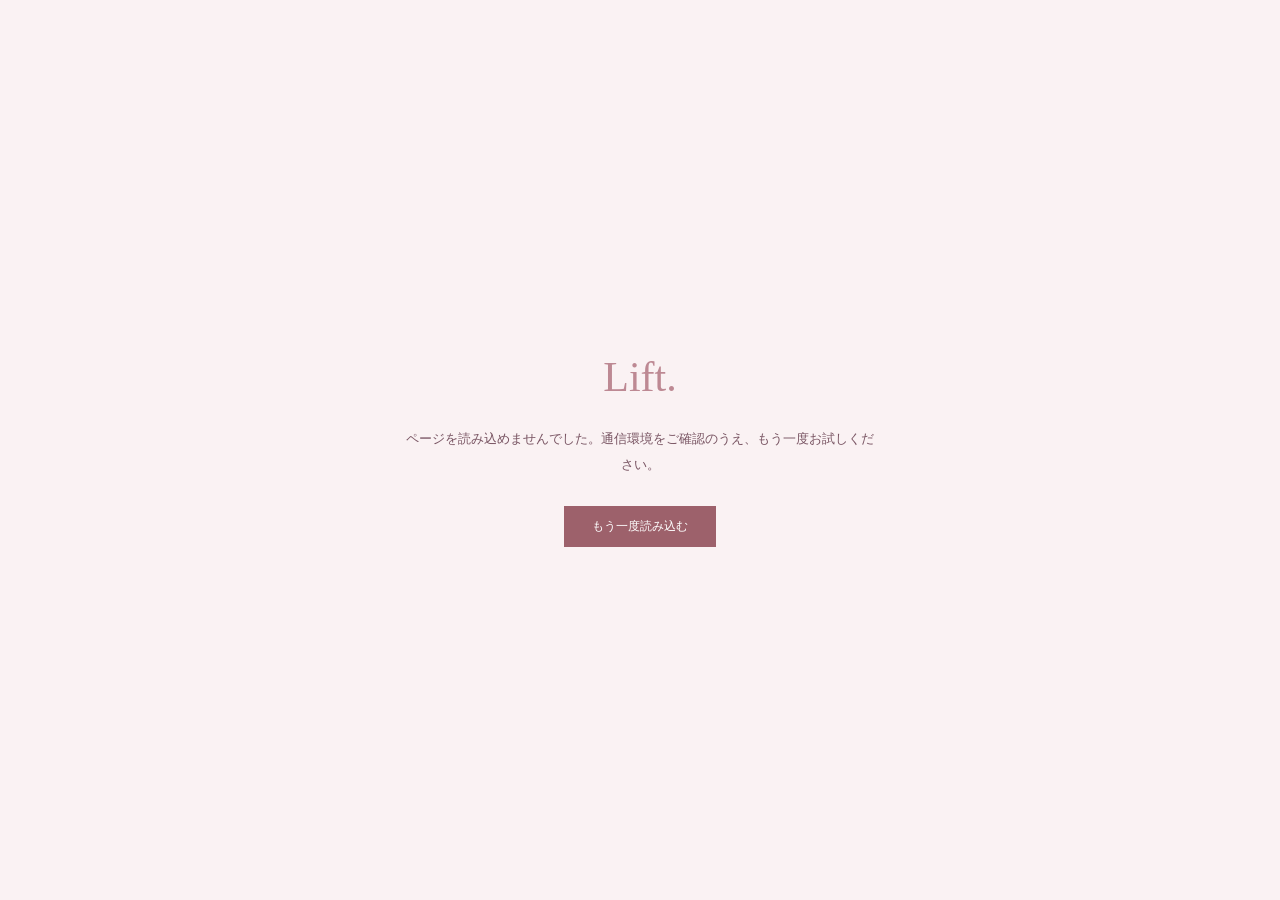
==== commit 1d2222b7: "Connect Lift landing pages to private multi-store publishing manager" ====
--- a/index.html
+++ b/index.html
@@ -1,180 +1 @@
-<!doctype html>
-<html lang="ja">
-<head>
-  <meta charset="utf-8">
-  <meta name="viewport" content="width=device-width,initial-scale=1,viewport-fit=cover">
-  <meta name="theme-color" content="#ffffff">
-  <title>マイクロリフト｜頬・フェイスラインケア｜小顔専門店Lift栄</title>
-  <meta name="description" content="頬の厚み、フェイスラインのもたつきに。小顔専門店Lift栄のマイクロリフト。両頬75分、初回7,800円（税込）。施術写真・初回の流れ・アクセスをご案内。栄駅徒歩6分、Belle併設。">
-  <meta property="og:type" content="website">
-  <meta property="og:title" content="横顔まで、好きになる。｜マイクロリフト 小顔専門店Lift栄">
-  <meta property="og:description" content="頬の厚み・フェイスラインのもたつきに。両頬75分、初回7,800円（税込）。">
-  <meta property="og:url" content="https://limeesute.github.io/lift-sakae-microlift/">
-  <meta property="og:image" content="https://limeesute.github.io/lift-sakae-microlift/assets/hero.webp">
-  <link rel="canonical" href="https://limeesute.github.io/lift-sakae-microlift/">
-  <link rel="icon" href="assets/favicon.svg" type="image/svg+xml">
-  <link rel="preload" as="image" href="assets/hero.webp" fetchpriority="high">
-  <link rel="stylesheet" href="styles.css">
-  <link rel="stylesheet" href="microlift-guide.css">
-  <script src="analytics-config.js" defer></script>
-  <script src="analytics.js" defer></script>
-  <script src="app.js" defer></script>
-</head>
-<body>
-  <a class="skip-link" href="#main">本文へスキップ</a>
-  <header class="site-header">
-    <a class="brand" href="#" aria-label="小顔専門店Lift トップ"><span class="brand-art" aria-hidden="true"><svg class="brand-symbol" viewBox="687 100 673 680" focusable="false"><image href="assets/lift-logo-source.png" x="0" y="0" width="2048" height="1243"/></svg><span class="brand-type"><svg class="brand-label" viewBox="96 930 1256 213" focusable="false"><image href="assets/lift-logo-source.png" x="0" y="0" width="2048" height="1243"/></svg><span class="brand-line"><svg class="brand-name" viewBox="1418 940 534 203" focusable="false"><image href="assets/lift-logo-source.png" x="0" y="0" width="2048" height="1243"/></svg></span></span></span></a>
-    <nav class="desktop-nav" aria-label="メインナビゲーション">
-      <a href="#results">施術写真</a><a href="#about">マイクロリフトとは</a><a href="#access">アクセス</a>
-    </nav>
-    <a class="header-book" data-booking data-position="header" href="https://beauty.hotpepper.jp/CSP/kr/reserve/?storeId=H000805569&amp;couponId=CP00000012568729&amp;add=2&amp;addMenu=0&amp;rootCd=10&amp;wak=KPCO100001_link_special_coupon" target="_blank" rel="noopener noreferrer">空き状況・ご予約<span aria-hidden="true">↗</span></a>
-  </header>
-
-  <main id="main">
-    <section class="hero" aria-labelledby="hero-title">
-      <div class="hero-picture"><img src="assets/hero.webp" alt="頬にそっと手を添える女性のイメージ" width="1536" height="1024" fetchpriority="high"><span class="image-note">イメージ</span></div>
-      <div class="hero-content wrap">
-        <p class="eyebrow">MY CONTOUR. MY CONFIDENCE.</p>
-        <p class="hero-kicker">頬の厚み・フェイスラインのもたつきに</p>
-        <h1 id="hero-title">横顔まで、<br><span>好きになる。</span></h1>
-        <p class="hero-product">マイクロリフト<span>MICRO LIFT</span></p>
-        <p class="hero-description">毎日に、わたしを好きになる時間を。<br>韓国で話題のマイクロウェーブで、<br class="only-mobile">すっきりとした印象へ。</p>
-        <div class="hero-points"><span>頬のもたつきケア</span><span>ダウンタイムなし<sup>※</sup></span><span>栄駅 徒歩6分</span></div>
-        <div class="hero-offer">
-          <div class="hero-price"><div><span class="offer-tag">初回体験</span><span class="course-small">両頬 / 75分</span></div><p><small>¥</small>7,800<span>税込</span></p></div>
-          <a class="button button-primary" data-booking data-position="hero" href="https://beauty.hotpepper.jp/CSP/kr/reserve/?storeId=H000805569&amp;couponId=CP00000012568729&amp;add=2&amp;addMenu=0&amp;rootCd=10&amp;wak=KPCO100001_link_special_coupon" target="_blank" rel="noopener noreferrer">初回7,800円の空き状況を見る<span class="arrow" aria-hidden="true">↗</span></a>
-        </div>
-        <p class="hero-note">※施術後の反応・経過には個人差があります。<br>施術前に注意事項をご案内します。</p>
-      </div>
-      <a class="hero-scroll" href="#results"><span>SCROLL TO DISCOVER</span><span aria-hidden="true">↓</span></a>
-    </section>
-
-    <div class="trust-strip" aria-label="サロングループの実績">
-      <div class="wrap trust-inner">
-        <div><p>全国展開</p><strong>130<span>店舗</span></strong></div>
-        <div><p>年間の痩身サポート</p><strong>10<span>万人</span></strong></div>
-        <div><p>お客様満足度</p><strong>93<span>%</span></strong></div>
-      </div>
-      <p class="trust-note">※運営会社提供のサロングループ実績。満足度は自社調べ。</p>
-    </div>
-
-    <section class="section results-intro" id="results" aria-labelledby="results-title">
-      <div class="wrap">
-        <div class="section-title"><p class="eyebrow">REAL CHANGE</p><h2 id="results-title">その変化を、<br class="only-mobile">写真で確かめる。</h2><p>頬のケアを重ねた、お客様の経過をご紹介します。</p></div>
-        <div class="cheek-layout">
-          <div class="case-side"><p class="case-index">CASE <span>01</span></p><p class="vertical-rule">CHEEK CARE</p><h3>頬の厚みを、<br>自分らしい印象へ。</h3><p>同じお客様の、3回目と6回目の<br>施術後の比較です。</p><div class="case-key"><span>部位</span>頬<span>比較</span>3回目 → 6回目</div></div>
-          <figure class="case-figure cheek-case">
-            <div class="cheek-photo"><img src="assets/case-cheek-original.png" alt="頬の施術経過。同じお客様の左が3回目、右が6回目の施術後。目元にはモザイクがあります。" width="676" height="523" loading="lazy"></div>
-            <div class="comparison-labels"><span><small>PROGRESS</small>3回目 施術後</span><span><small>PROGRESS</small>6回目 施術後</span></div>
-          </figure>
-        </div>
-        <a class="text-link" href="#more-results">フェイスラインの比較写真も見る<span aria-hidden="true">↓</span></a>
-      </div>
-    </section>
-
-    <section class="concerns section" aria-labelledby="concerns-title">
-      <div class="wrap concerns-inner">
-        <div><p class="eyebrow">DOES THIS SOUND FAMILIAR?</p><h2 id="concerns-title">ふとした写真に、<br>気になる横顔。</h2><p class="body-muted">そんな小さな気がかりに、<br>自分のためのケアをはじめませんか。</p></div>
-        <ul class="concern-list"><li>頬の厚みや、口元のもたつきが気になる</li><li>フェイスラインをすっきり見せたい</li><li>二重顎や、顎下の印象が気になる</li><li>長いお休みを取らずにケアしたい</li><li>まずは手軽な初回体験から試したい</li></ul>
-      </div>
-    </section>
-
-    <section class="section about guide-section" id="about" aria-labelledby="about-title">
-      <div class="wrap">
-        <div class="guide-heading"><p class="eyebrow">WHAT IS MICRO LIFT?</p><h2 id="about-title">マイクロリフトって、<br>どんな施術？</h2><p>気になる頬のボリューム感と、肌の引き締め。<br><strong>2つを一緒にケアする、マシン施術です。</strong></p></div>
-        <div class="guide-overview">
-          <div class="guide-copy"><p class="guide-small-title">まずは、ここから。</p><h3>「マイクロ波」は、<br>電波の一種です。</h3><p>マイクロリフトは、<strong>2.45GHzのマイクロ波</strong>を使い、熱エネルギーで気になる部分にアプローチする美容ケアです。</p><p><strong>脂肪細胞の自然死（アポトーシス）に着目</strong>し、頬の厚みへのケアと<strong>ハリ・引き締めのサポート</strong>を組み合わせます。</p><div class="guide-two-goals"><span><small>01 / VOLUME</small>頬のボリューム感</span><span class="guide-plus" aria-hidden="true">＋</span><span><small>02 / FIRMNESS</small>肌の引き締め</span></div></div>
-          <figure class="guide-diagram"><img src="assets/microlift-mechanism.svg" alt="マイクロリフトの考え方を示すイメージ。マイクロ波を照射し、脂肪細胞に着目した温熱ケアを行います。" width="640" height="510" loading="lazy"><figcaption>施術の考え方を示すイメージ図です。</figcaption></figure>
-        </div>
-        <div class="guide-points" aria-label="施術の3つのポイント">
-          <article><span>01</span><h3>脂肪細胞の自然死に着目。</h3><p>アポトーシスは、細胞が自ら役割を終える自然な仕組み。脂肪細胞に着目した温熱ケアで、すっきりとした印象を目指します。</p></article>
-          <article><span>02</span><h3>気になる部分を温熱ケア。</h3><p>マイクロ波の熱エネルギーで、頬の厚みやフェイスラインのお悩みに向き合います。</p></article>
-          <article><span>03</span><h3>ハリ・引き締めも一緒に。</h3><p>ボリューム感だけでなく、肌の引き締めも組み合わせ、すっきりとした印象を目指します。</p></article>
-        </div>
-        <div class="guide-consult"><span>YOUR PERSONAL CARE</span><p>まずは一度、あなたのお顔に合うケアを。<small>お顔の状態や経過を確認しながら、回数・間隔をご提案します。</small></p></div>
-      </div>
-    </section>
-
-    <section class="section compare-section" id="comparison" aria-labelledby="comparison-title">
-      <div class="wrap">
-        <div class="guide-heading"><p class="eyebrow">BEAUTY CARE, YOUR WAY</p><h2 id="comparison-title">いつもの予定に、<br>小顔ケアを。</h2><p>クリニックのオンダリフトと比べて、<br>施術内容・日程・料金を確かめましょう。</p></div>
-        <div class="compare-table-heading"><h3>オンダリフトと、どう違う？</h3><p>クリニックの医療施術と、Liftのエステケアを比較。</p></div>
-        <div class="compare-table-wrap"><table class="care-comparison"><caption class="visually-hidden">クリニックのオンダリフトと、Liftのマイクロリフトの比較。</caption><colgroup><col class="compare-label-col"><col><col></colgroup><thead><tr><th scope="col">比較ポイント</th><th scope="col"><span>CLINIC / ONDA LIFT</span>クリニックの<br>オンダリフト</th><th scope="col" class="lift-column"><span>MICRO LIFT</span>Liftの<br>マイクロリフト</th></tr></thead><tbody>
-          <tr><th scope="row">ダウンタイム</th><td><strong>生じる場合あり</strong><small>赤み・ほてりが出る場合があります。<br>程度・期間には個人差があります。</small></td><td class="lift-column"><strong><span class="downtime-qualifier">原則</span>ダウンタイムなし</strong><small>※施術後の反応には個人差があります</small></td></tr>
-          <tr><th scope="row">日程の<br class="only-mobile">組み方</th><td>ダウンタイムを考慮し、有給・イベントなどの調整が必要な場合あり</td><td class="lift-column"><strong>お肌の状態とご予定に合わせて。</strong><small>通う間隔をカウンセリングで相談</small></td></tr>
-          <tr><th scope="row">脂肪への<br class="only-mobile">考え方</th><td>医療機器ONDA PROを使用。</td><td class="lift-column"><strong>脂肪細胞の自然死<br>（アポトーシス）に着目。</strong><small>マイクロ波による温熱ケア</small></td></tr>
-          <tr><th scope="row">料金<br><small>税込</small></th><td><span class="comparison-price">27,500<span>円</span></span></td><td class="lift-column"><span class="comparison-price lift-price"><small>初回体験</small>7,800<span>円</span></span><small>両頬 / 75分</small></td></tr>
-          <tr><th scope="row">こんな方に</th><td>医師に適応を確認し、医療機器による治療を検討したい方</td><td class="lift-column"><strong>まずは初回体験で、サロンの小顔ケアを試したい方</strong></td></tr>
-        </tbody></table></div>
-        <p class="compare-note">どちらも施術後の反応には個人差があります。施術後の注意事項を確認し、体調やご予定に合わせてご相談ください。</p>
-        <div class="lift-merits"><div class="merits-heading"><p class="eyebrow">THE LIFT EXPERIENCE</p><h3>日常に取り入れやすい、<br>4つのポイント。</h3></div><div class="merit-list">
-          <article><span>01</span><div><h4>長い休みを取りづらい方にも。</h4><p>原則ダウンタイムなしのケアとしてご案内。まとまったお休みを取りにくい方も、まずはご相談ください。</p></div></article>
-          <article><span>02</span><div><h4>お仕事やお出かけの予定に合わせて。</h4><p>両頬の初回体験は75分。施術後の過ごし方を確認しながら、ご自身の予定に合う日程を相談できます。</p></div></article>
-          <article><span>03</span><div><h4>脂肪細胞の自然死に着目したケア。</h4><p>アポトーシスという仕組みに着目し、マイクロ波を用いた温熱ケアで、頬のボリューム感と肌の引き締めに向き合います。</p></div></article>
-          <article><span>04</span><div><h4>初回7,800円から、始められる。</h4><p>はじめての方には、両頬75分・7,800円（税込）の初回体験をご用意。まずはお顔に合うケアを知ることから。</p></div></article>
-        </div></div>
-        <div class="compare-bottom"><p>日常に取り入れやすい時間と、初回料金で。<br><strong>自分らしいフェイスラインケアを。</strong></p><a class="text-link" href="#more-results">実際のフェイスライン写真を見る<span aria-hidden="true">↓</span></a></div>
-      </div>
-    </section>
-
-    <section class="section more-results" id="more-results" aria-labelledby="more-results-title">
-      <div class="wrap">
-        <div class="section-title"><p class="eyebrow">EVERY ANGLE, YOURSELF</p><h2 id="more-results-title">横顔も、正面も。</h2><p>フェイスラインの施術前後を、さまざまな角度から。</p></div>
-        <article class="profile-case">
-          <div class="case-topline"><div><span>CASE 02</span><h3>横顔・顎下のフェイスライン</h3></div><span class="case-category">PROFILE</span></div>
-          <figure class="case-figure">
-            <div class="profile-photo"><img src="assets/case-profile-original.png" alt="フェイスラインの横顔比較。左が施術前、右が施術後。顎下と首まわりの様子。" width="1029" height="646" loading="lazy"></div>
-            <div class="comparison-labels"><span><small>BEFORE</small>施術前</span><span><small>AFTER</small>施術後</span></div>
-          </figure>
-        </article>
-        <article class="front-case">
-          <div class="case-topline"><div><span>CASE 03</span><h3>正面から見たフェイスライン</h3></div><span class="case-category">FRONT VIEW</span></div>
-          <div class="front-grid">
-            <figure class="case-figure front-example"><div class="front-photo front-one"><img src="assets/case-front-original.png" alt="正面から見たフェイスライン比較の1例目。写真の左半分が施術前、右半分が施術後。" width="730" height="693" loading="lazy"><span class="photo-relabel before">BEFORE<span>施術前</span></span><span class="photo-relabel after">AFTER<span>施術後</span></span></div><figcaption>正面比較 01 / 左：施術前・右：施術後</figcaption></figure>
-            <figure class="case-figure front-example"><div class="front-photo front-two"><img src="assets/case-front-original.png" alt="正面から見たフェイスライン比較の2例目。写真の左半分が施術前、右半分が施術後。" width="730" height="693" loading="lazy"><span class="photo-relabel before">BEFORE<span>施術前</span></span><span class="photo-relabel after">AFTER<span>施術後</span></span></div><figcaption>正面比較 02 / 左：施術前・右：施術後</figcaption></figure>
-          </div>
-          <p class="small-note">※左右で施術前後を比較した提供写真です。効果には個人差があります。</p>
-        </article>
-        <div class="results-cta"><p>写真を見て気になったら、まずは初回体験へ。</p><a class="button button-primary" data-booking data-position="cases" href="https://beauty.hotpepper.jp/CSP/kr/reserve/?storeId=H000805569&amp;couponId=CP00000012568729&amp;add=2&amp;addMenu=0&amp;rootCd=10&amp;wak=KPCO100001_link_special_coupon" target="_blank" rel="noopener noreferrer">両頬75分・初回7,800円で予約<span class="arrow" aria-hidden="true">↗</span></a></div>
-      </div>
-    </section>
-
-    <section class="section welcome" aria-labelledby="welcome-title">
-      <div class="wrap welcome-layout">
-        <div class="welcome-title"><p class="eyebrow">YOU ARE IN GOOD HANDS</p><h2 id="welcome-title">はじめての一歩に、<br>丁寧なカウンセリングを。</h2><p>気になることも、理想の印象も。<br>お話を伺う時間を大切にしています。</p><a class="text-link" href="https://beauty.hotpepper.jp/kr/slnH000805569/review/" target="_blank" rel="noopener noreferrer">ホットペッパーで口コミを見る<span aria-hidden="true">↗</span></a></div>
-        <div class="review"><div class="review-rating"><span>HOT PEPPER Beauty</span><strong>4.83<small>/ 5</small></strong><div><span class="stars" aria-label="5点満点中4.83点">★★★★★</span><span>口コミ48件</span></div></div><blockquote>「スタッフの方も丁寧で、リラックスして施術を受けられました。」</blockquote><p class="review-author">女性 / 20代前半 / 2026年9月10日投稿</p></div>
-      </div>
-    </section>
-
-    <section class="section flow" aria-labelledby="flow-title">
-      <div class="wrap"><div class="section-title"><p class="eyebrow">YOUR FIRST VISIT</p><h2 id="flow-title">初回体験の流れ</h2><p>ご来店から、施術後のご案内まで。</p></div>
-        <ol class="flow-list"><li><span>01</span><h3>カウンセリング</h3><p>お悩み、ご希望、体調やお肌の状態を確認。施術内容と注意事項をご説明します。</p></li><li><span>02</span><h3>施術前の確認</h3><p>施術する部位と料金をご確認いただき、気になるところを一緒に確認します。</p></li><li><span>03</span><h3>マイクロリフト</h3><p>お顔の状態に合わせて施術。気になることは、その場でスタッフへお伝えください。</p></li><li><span>04</span><h3>アフターケアのご案内</h3><p>施術後の状態を確認し、ご自宅での過ごし方や今後のケアをご案内します。</p></li></ol>
-        <p class="flow-note">ご来店時の状況により前後する場合があります。</p>
-      </div>
-    </section>
-
-    <section class="section faq" id="faq" aria-labelledby="faq-title">
-      <div class="wrap faq-layout"><div><p class="eyebrow">BEFORE YOU BOOK</p><h2 id="faq-title">よくあるご質問</h2><p class="body-muted">はじめての方の気になること。</p></div><div class="faq-items">
-        <details><summary>ダウンタイムや痛みはありますか？</summary><p>ダウンタイムなしの施術としてご案内していますが、刺激の感じ方や施術後の反応には個人差があります。お肌や体調の状態を確認し、施術前に注意点をご説明します。ご心配なことや直後のご予定がある場合は、事前にご相談ください。</p></details>
-        <details><summary>二重顎や顎下も相談できますか？</summary><p>はい。顎下やフェイスラインのお悩みもカウンセリングでご相談いただけます。両頬7,800円コースと施術範囲が異なるため、ご希望の部位に合うメニューと料金をご案内します。</p></details>
-        <details><summary>どのくらいの間隔で通えばよいですか？</summary><p>推奨する回数・間隔は、お顔の状態や施術部位、ご希望によって異なります。初回のカウンセリングで、無理のないケアの進め方をご相談ください。</p></details>
-        <details><summary>効果はどれくらいで出ますか？</summary><p>変化の見え方や経過には個人差がありますが1回から数回でご実感いただけます。</p></details>
-        <details><summary>施術を受けられない場合はありますか？</summary><p>妊娠中・授乳中の方、治療中の方、体内に医療機器や金属等がある方、ほかの美容施術を受けた方などは、ご予約前にご相談ください。機器の使用条件や体調、お肌の状態により、施術をお受けいただけない場合があります。</p></details>
-        <details><summary>予約の変更・キャンセルはどうすればよいですか？</summary><p>ホットペッパービューティーの予約確認画面からお手続きいただくか、店舗へお電話ください。変更可能な期限やキャンセル条件は、ご予約時の案内をご確認ください。</p></details>
-      </div></div>
-    </section>
-
-    <section class="section access" id="access" aria-labelledby="access-title"><div class="wrap">
-      <div class="access-heading"><div><p class="eyebrow">FIND YOUR LIFT</p><h2 id="access-title">小顔専門店Lift栄</h2></div><span class="access-badge">栄駅 徒歩6分</span></div>
-      <div class="access-layout"><div class="salon-information"><p class="salon-intro">当店でしかできない、自分磨きの時間を。<br>韓国肌管理Belleと併設のサロンです。</p><dl><div><dt>住所</dt><dd>愛知県名古屋市中区栄3-12-6<br>ライオンズマンション栄415号室</dd></div><div><dt>アクセス</dt><dd>栄駅から徒歩6分。<br>サカエチカ8番出口から矢場町方面へ。<br>ライオン像のある建物の415号室です。</dd></div><div><dt>営業時間</dt><dd>11:00〜19:30</dd></div><div><dt>定休日</dt><dd>不定休</dd></div><div><dt>電話</dt><dd><a href="tel:0120985932">0120-985-932</a></dd></div><div><dt>設備・お支払い</dt><dd>個室あり・完全予約制<br>現金・クレジットカード対応</dd></div></dl><a class="text-link" href="https://www.google.com/maps/search/?api=1&query=%E6%84%9B%E7%9F%A5%E7%9C%8C%E5%90%8D%E5%8F%A4%E5%B1%8B%E5%B8%82%E4%B8%AD%E5%8C%BA%E6%A0%843-12-6%20%E3%83%A9%E3%82%A4%E3%82%AA%E3%83%B3%E3%82%BA%E3%83%9E%E3%83%B3%E3%82%B7%E3%83%A7%E3%83%B3%E6%A0%84" target="_blank" rel="noopener noreferrer">Googleマップで道順を見る<span aria-hidden="true">↗</span></a></div>
-      <div class="map-wrap"><iframe title="小顔専門店Lift栄周辺の地図" src="https://maps.google.com/maps?q=%E6%84%9B%E7%9F%A5%E7%9C%8C%E5%90%8D%E5%8F%A4%E5%B1%8B%E5%B8%82%E4%B8%AD%E5%8C%BA%E6%A0%843-12-6&z=17&output=embed" width="600" height="520" style="border:0" loading="lazy" referrerpolicy="strict-origin-when-cross-origin" allowfullscreen></iframe><div class="map-caption">SAKAE, NAGOYA<span>Belle併設 / 415号室</span></div></div></div>
-    </div></section>
-
-    <section class="final-offer" id="reserve" aria-labelledby="reserve-title"><div class="wrap final-inner"><p class="eyebrow">A LITTLE CARE. A NEW CONFIDENCE.</p><h2 id="reserve-title">次に写真を撮る日が、<br>少し楽しみになるように。</h2><p class="final-description">まずは、あなたの頬に合うケアを知ることから。</p><div class="final-price"><span>マイクロリフト 初回体験<br><b>両頬 / 75分</b></span><strong><small>¥</small>7,800</strong><span class="tax">税込</span></div><a class="button button-primary" data-booking data-position="final" href="https://beauty.hotpepper.jp/CSP/kr/reserve/?storeId=H000805569&amp;couponId=CP00000012568729&amp;add=2&amp;addMenu=0&amp;rootCd=10&amp;wak=KPCO100001_link_special_coupon" target="_blank" rel="noopener noreferrer">初回7,800円の空き状況を見る<span class="arrow" aria-hidden="true">↗</span></a><a class="final-phone" href="tel:0120985932">お電話でのご相談 <span>0120-985-932</span></a></div></section>
-  </main>
-
-  <footer class="site-footer"><div class="wrap"><div class="footer-top"><a class="brand" href="#" aria-label="小顔専門店Lift トップ"><span class="brand-art" aria-hidden="true"><svg class="brand-symbol" viewBox="687 100 673 680" focusable="false"><image href="assets/lift-logo-source.png" x="0" y="0" width="2048" height="1243"/></svg><span class="brand-type"><svg class="brand-label" viewBox="96 930 1256 213" focusable="false"><image href="assets/lift-logo-source.png" x="0" y="0" width="2048" height="1243"/></svg><span class="brand-line"><svg class="brand-name" viewBox="1418 940 534 203" focusable="false"><image href="assets/lift-logo-source.png" x="0" y="0" width="2048" height="1243"/></svg></span></span></span></a><a href="https://beauty.hotpepper.jp/kr/slnH000805569/" target="_blank" rel="noopener noreferrer">ホットペッパービューティー ↗</a><a href="#access">店舗情報</a><a href="#faq">よくあるご質問</a></div><p class="footer-notes">掲載写真は施術経過の一例です。効果や反応には個人差があり、同様の結果を保証するものではありません。施術内容・適応・注意事項はご予約前またはカウンセリング時にご確認ください。表示価格は税込です。キャンペーンは予告なく変更・終了する場合があります。</p><p class="footer-notes" id="analytics-notice" hidden>アクセス解析にはGoogle Analytics 4を利用し、Cookie等を通じて閲覧状況や予約ボタンのクリックを計測します。氏名・メールアドレス・電話番号を計測イベントに含めて送信することはありません。<a href="https://policies.google.com/technologies/partner-sites?hl=ja" target="_blank" rel="noopener noreferrer">Googleによるデータの取り扱いについて ↗</a></p><p class="copyright">© Lift Sakae. All rights reserved.</p></div></footer>
-
-  <div class="sticky-reserve" aria-label="初回体験のご予約"><div class="sticky-price"><span>初回 / 両頬75分</span><strong>¥7,800<small>税込</small></strong></div><a class="button button-primary" data-booking data-position="sticky" href="https://beauty.hotpepper.jp/CSP/kr/reserve/?storeId=H000805569&amp;couponId=CP00000012568729&amp;add=2&amp;addMenu=0&amp;rootCd=10&amp;wak=KPCO100001_link_special_coupon" target="_blank" rel="noopener noreferrer">空き状況・予約<span aria-hidden="true">↗</span></a></div>
-</body>
-</html>
+<!doctype html><html lang="ja"><head><meta charset="utf-8"><meta name="viewport" content="width=device-width,initial-scale=1,viewport-fit=cover"><meta name="theme-color" content="#ffffff"><title>マイクロリフト｜小顔専門店Lift栄</title><meta name="description" content="頬の厚み・フェイスラインのもたつきに。マイクロリフトの施術写真・初回の流れ・店舗情報をご案内します。"><meta property="og:title" content="横顔まで、好きになる。｜マイクロリフト Lift"><meta property="og:description" content="あなたのお悩みに合わせたフェイスラインケアを。"><meta property="og:image" content="https://limeesute.github.io/lift-sakae-microlift/assets/hero.webp"><link rel="icon" href="assets/favicon.svg"><style>body{margin:0;min-height:100vh;display:grid;place-items:center;background:#faf2f3;color:#795563;font-family:'Noto Sans JP','Yu Gothic',sans-serif}main{max-width:480px;text-align:center;padding:40px 25px}b{font:42px Georgia,serif;color:#bd8993}p{font-size:13px;line-height:2;margin-top:25px}button{background:#9d616b;border:0;color:#fff;padding:12px 28px;margin-top:15px;font:inherit;font-size:12px;cursor:pointer}noscript{font-size:12px;line-height:2}</style></head><body><main><b>Lift.</b><p id="loading-message">ページを読み込んでいます。</p><button id="retry" hidden onclick="location.reload()">もう一度読み込む</button><noscript>このページの表示にはJavaScriptを有効にしてください。</noscript></main><script src="store-loader.js" data-default-store="sakae"></script></body></html>
